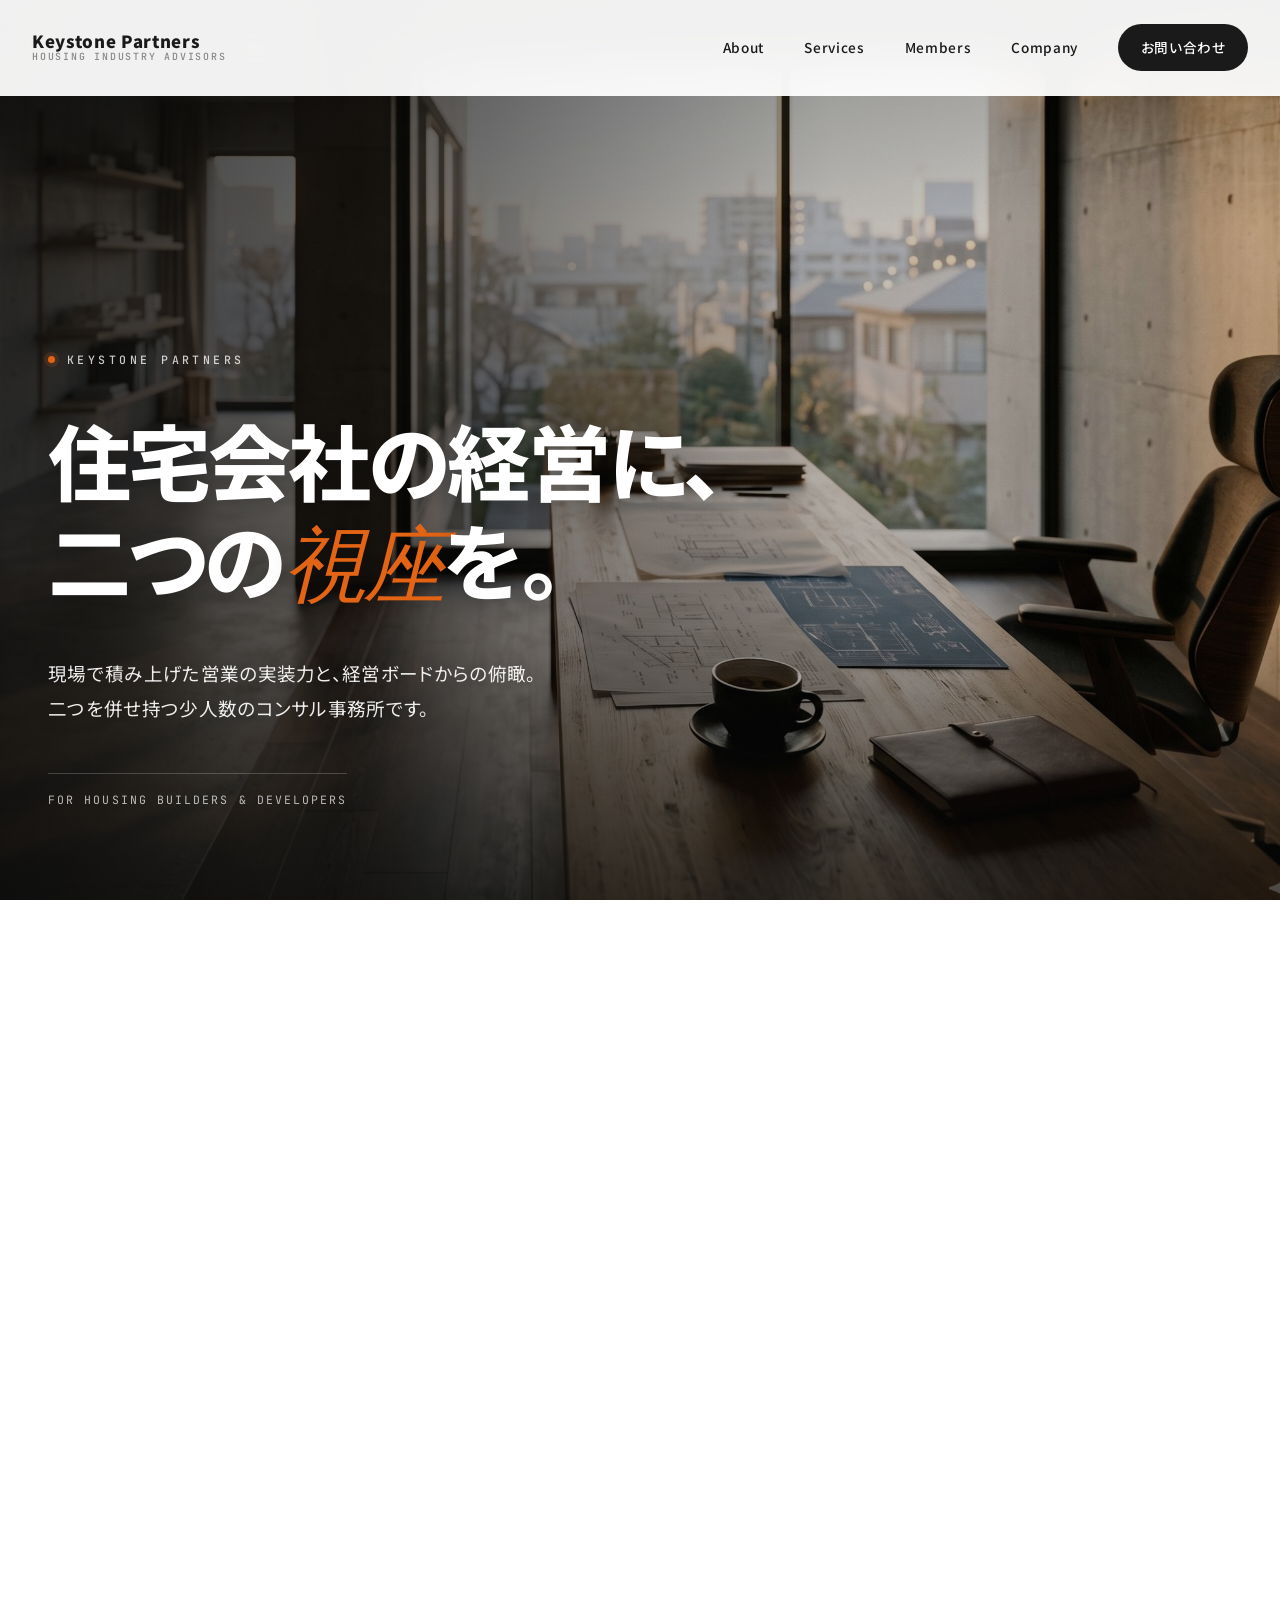
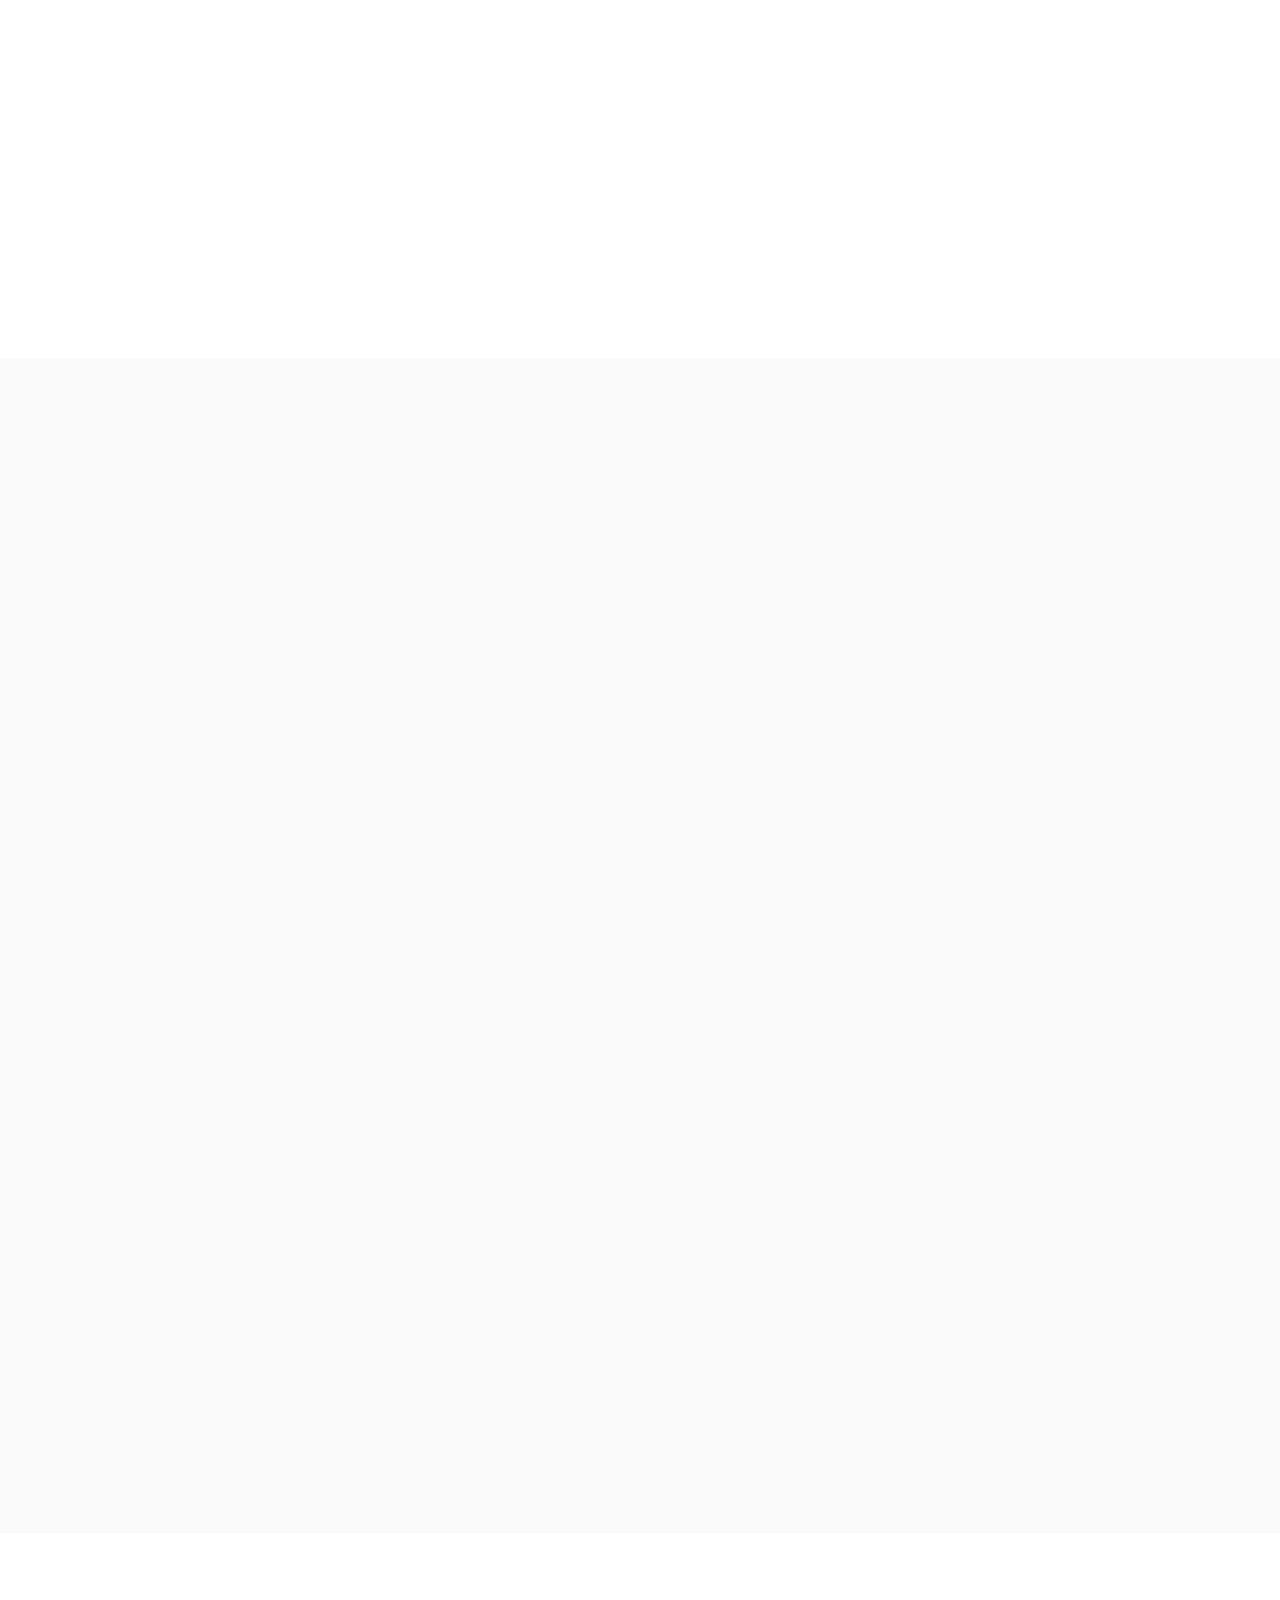
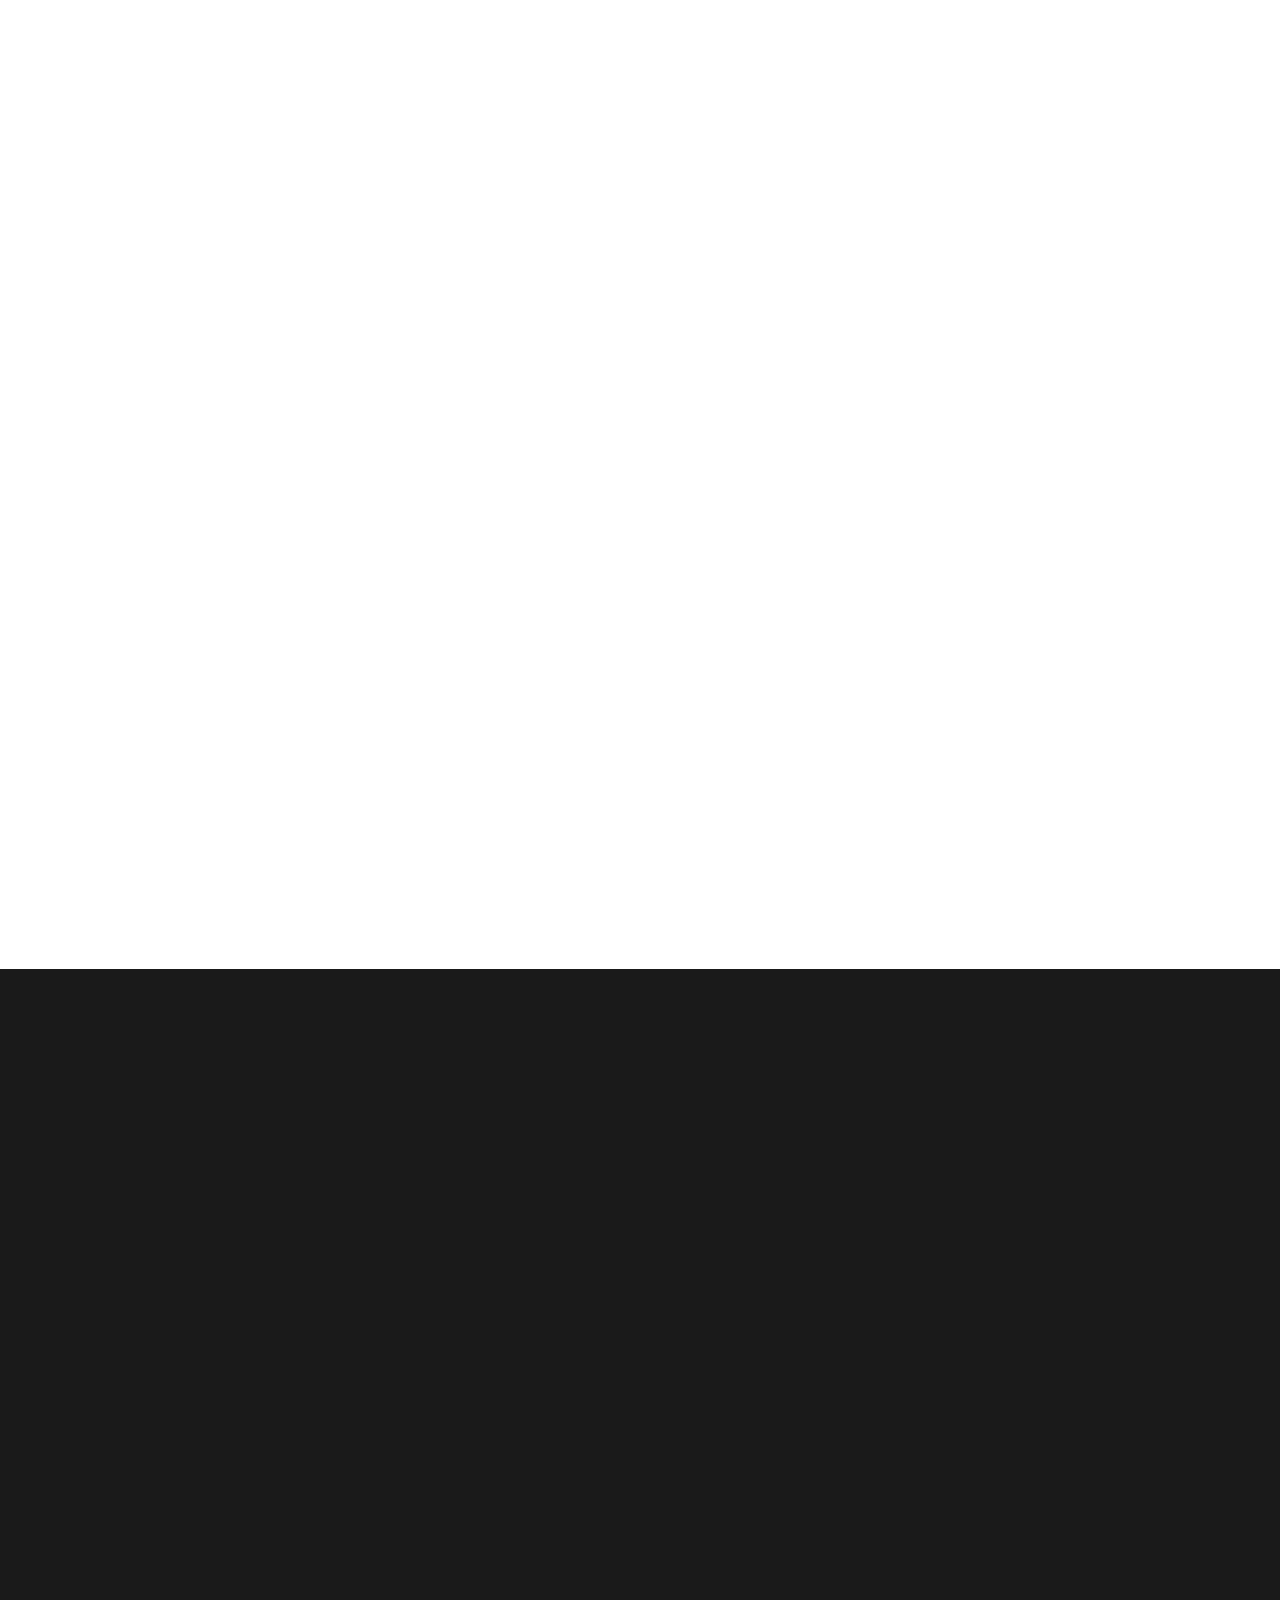
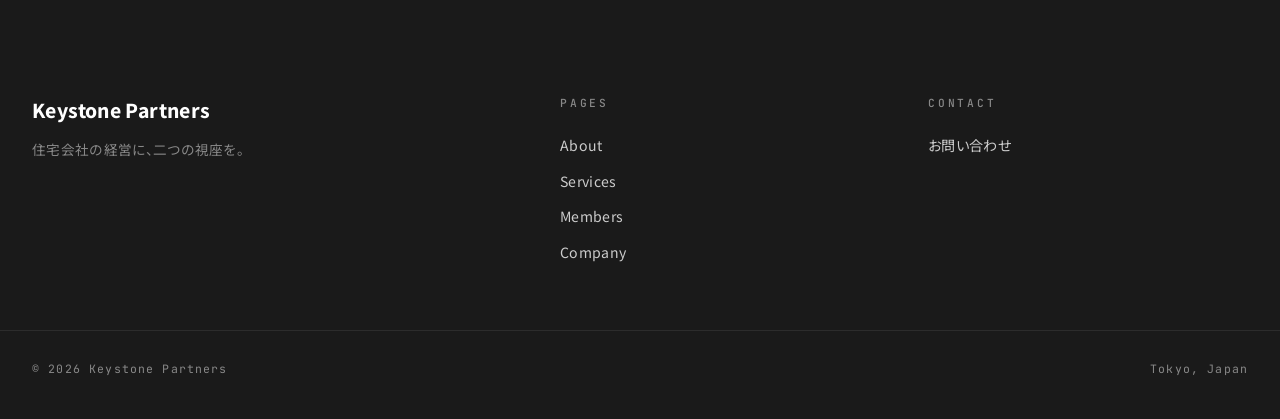
==== index.html @ 92c530b0 "Add files via upload" ====
<!DOCTYPE html>
<html lang="ja">
<head>
<meta charset="UTF-8">
<meta name="viewport" content="width=device-width, initial-scale=1.0">
<title>Keystone Partners | 住宅会社の経営に、二つの視座を。</title>
<meta name="description" content="住宅会社向け経営コンサルティング事務所。経営ボードの視座と現場の実装力。二つを併せ持つ少人数のコンサル事務所、Keystone Partners。">
<link rel="preconnect" href="https://fonts.googleapis.com">
<link rel="preconnect" href="https://fonts.gstatic.com" crossorigin>
<link href="https://fonts.googleapis.com/css2?family=Noto+Sans+JP:wght@400;500;700;800;900&family=Instrument+Serif:ital@0;1&family=JetBrains+Mono:wght@400;500;700&display=swap" rel="stylesheet">
<link rel="stylesheet" href="style.css">
</head>
<body>

<!-- NAVIGATION -->
<nav class="nav">
  <div class="nav-inner">
    <a href="index.html" class="nav-logo" aria-label="Keystone Partners ホーム">
      <span class="nav-logo-mark">Keystone Partners</span>
      <span class="nav-logo-sub">Housing Industry Advisors</span>
    </a>
    <button class="nav-toggle" aria-label="メニューを開く" aria-expanded="false">
      <span></span><span></span><span></span>
    </button>
    <div class="nav-links">
      <a href="about.html">About</a>
      <a href="services.html">Services</a>
      <a href="members.html">Members</a>
      <a href="company.html">Company</a>
      <a href="contact.html" class="nav-cta">お問い合わせ</a>
    </div>
  </div>
</nav>

<!-- HERO: full-bleed image -->
<section class="hero">
  <div class="hero-image"></div>
  <div class="hero-content">
    <div class="hero-eyebrow reveal">
      <span class="dot"></span>
      <span>KEYSTONE PARTNERS</span>
    </div>

    <h1 class="hero-headline">
      <span class="reveal" style="--d:.1s">住宅会社の経営に、</span>
      <span class="reveal" style="--d:.25s">二つの<em>視座</em>を。</span>
    </h1>

    <p class="hero-sub reveal" style="--d:.5s">
      現場で積み上げた営業の実装力と、経営ボードからの俯瞰。<br>
      二つを併せ持つ少人数のコンサル事務所です。
    </p>

    <div class="hero-meta reveal" style="--d:.7s">
      For Housing Builders &amp; Developers
    </div>
  </div>
</section>

<!-- WHAT WE DO (with images) -->
<section class="do">
  <div class="container-narrow">
    <div class="section-eyebrow reveal-on-scroll">WHAT WE DO</div>
    <h2 class="section-headline reveal-on-scroll">
      経営の「決める」と「動かす」を、<br>
      <em>両方支える。</em>
    </h2>
  </div>

  <div class="do-grid">
    <article class="do-card reveal-on-scroll">
      <div class="do-card-image" style="background-image: url('images/service-strategy.jpg'); background-color: #2a2620;"></div>
      <div class="do-card-inner">
        <div class="do-card-num">01</div>
        <div class="do-card-title-en">Strategy</div>
        <h3 class="do-card-title">経営戦略</h3>
        <p class="do-card-desc">
          中期計画、事業再構築、新規事業立ち上げ、後継者支援まで。経営ボードに座った経験を持つメンバーが、意思決定の伴走者となります。
        </p>
      </div>
    </article>

    <article class="do-card reveal-on-scroll">
      <div class="do-card-image" style="background-image: url('images/service-sales.jpg'); background-color: #2a2620;"></div>
      <div class="do-card-inner">
        <div class="do-card-num">02</div>
        <div class="do-card-title-en">Sales &amp; Marketing</div>
        <h3 class="do-card-title">営業・マーケティング</h3>
        <p class="do-card-desc">
          集客から成約までのプロセスを、KPIで可視化し、仕組み化する。トップセラーとしての現場経験と、データに基づくマーケティング設計を融合します。
        </p>
      </div>
    </article>

    <article class="do-card reveal-on-scroll">
      <div class="do-card-image" style="background-image: url('images/service-dx.jpg'); background-color: #2a2620;"></div>
      <div class="do-card-inner">
        <div class="do-card-num">03</div>
        <div class="do-card-title-en">DX &amp; Implementation</div>
        <h3 class="do-card-title">DX・実装支援</h3>
        <p class="do-card-desc">
          ツール選定で終わらない。MAツール、CRM、KPIダッシュボードの導入から運用定着まで、現場に入って手を動かします。
        </p>
      </div>
    </article>
  </div>
</section>

<!-- WHY KEYSTONE -->
<section class="why">
  <div class="container-narrow">
    <div class="section-eyebrow reveal-on-scroll">WHY KEYSTONE</div>
    <h2 class="section-headline reveal-on-scroll">
      住宅業界に、<br>
      <em>深く、長く、関わる。</em>
    </h2>
  </div>

  <div class="why-list">
    <article class="why-item reveal-on-scroll">
      <div class="why-num">01</div>
      <div>
        <h3 class="why-title">住宅業界特化</h3>
        <p class="why-desc">
          創業メンバー全員が、住宅業界での実務経験者です。業界固有の商慣行、顧客心理、KPI構造を理解した上での提案を行います。
        </p>
      </div>
    </article>

    <article class="why-item reveal-on-scroll">
      <div class="why-num">02</div>
      <div>
        <h3 class="why-title">経営ボード × 現場実装の融合</h3>
        <p class="why-desc">
          COO・執行役員として経営判断を担ってきた経験と、現場で手を動かして数字を動かしてきた経験。両方を持つ少人数だからこそ、戦略と実行の両輪を回せます。
        </p>
      </div>
    </article>

    <article class="why-item reveal-on-scroll">
      <div class="why-num">03</div>
      <div>
        <h3 class="why-title">提案で終わらせない</h3>
        <p class="why-desc">
          分厚いレポートをお渡しして終わり、ではありません。クライアント企業に常駐に近い形で入り、KPIが動くまで伴走します。
        </p>
      </div>
    </article>
  </div>
</section>

<!-- MEMBERS TEASER (with photo thumbnails) -->
<section class="members-teaser">
  <div class="container-narrow">
    <div class="section-eyebrow reveal-on-scroll">MEMBERS</div>
    <h2 class="section-headline reveal-on-scroll">
      二人の専門家が、<br>
      <em>並走します。</em>
    </h2>
  </div>

  <div class="members-teaser-grid">
    <article class="member-card reveal-on-scroll">
      <div class="member-photo-placeholder text-fallback" style="background-image: url('images/member-yamabuki.jpg');">KY</div>
      <div class="member-role">Co-founder</div>
      <h3 class="member-name">
        山吹 恭一郎
        <div class="member-name-en">Kyoichiro Yamabuki</div>
      </h3>
      <p class="member-desc">
        住宅トップブランドでのトップセラー経験を起点に、複数の上場・非上場住宅企業でCOO・執行役員として経営ボードを歴任。営業の現場感覚と経営判断の経験を両立。
      </p>
      <a href="members.html#yamabuki" class="member-link">
        <span>プロフィール詳細</span>
        <span class="arrow">→</span>
      </a>
    </article>

    <article class="member-card reveal-on-scroll">
      <div class="member-photo-placeholder text-fallback" style="background-image: url('images/member-kawazoe.jpg');">SK</div>
      <div class="member-role">Co-founder</div>
      <h3 class="member-name">
        川添 正二郎
        <div class="member-name-en">Shojiro Kawazoe</div>
      </h3>
      <p class="member-desc">
        経営戦略・新規事業立ち上げ・DX推進を主軸とする。一橋大学 商学博士。技術と経営の両軸で、住宅会社のDX・新商品開発を伴走する。
      </p>
      <a href="members.html#kawazoe" class="member-link">
        <span>プロフィール詳細</span>
        <span class="arrow">→</span>
      </a>
    </article>
  </div>
</section>

<!-- CTA (with image background) -->
<section class="cta">
  <div class="cta-image" style="background-image: url('images/cta-bg.jpg');"></div>
  <div class="container-narrow">
    <div class="section-eyebrow reveal-on-scroll">GET IN TOUCH</div>
    <h2 class="cta-headline reveal-on-scroll">
      まずは、お話を<br>
      <em>聞かせてください。</em>
    </h2>
    <p class="cta-lead reveal-on-scroll">
      経営課題のヒアリングから始まる初回の打ち合わせは無料です。<br>
      業界・規模・地域を問わず、まずはお気軽にご相談ください。
    </p>
    <div class="reveal-on-scroll">
      <a href="contact.html" class="cta-button">
        <span>お問い合わせ</span>
        <span class="arrow">→</span>
      </a>
    </div>
  </div>
</section>

<!-- FOOTER -->
<footer class="footer">
  <div class="footer-inner">
    <div class="footer-brand">
      <p class="footer-brand-name">Keystone Partners</p>
      <p class="footer-brand-tag">住宅会社の経営に、二つの視座を。</p>
    </div>
    <div>
      <p class="footer-col-title">Pages</p>
      <div class="footer-links">
        <a href="about.html">About</a>
        <a href="services.html">Services</a>
        <a href="members.html">Members</a>
        <a href="company.html">Company</a>
      </div>
    </div>
    <div>
      <p class="footer-col-title">Contact</p>
      <div class="footer-links">
        <a href="contact.html">お問い合わせ</a>
      </div>
    </div>
  </div>
  <div class="footer-bottom">
    <span>© 2026 Keystone Partners</span>
    <span>Tokyo, Japan</span>
  </div>
</footer>

<script src="script.js"></script>
</body>
</html>
---- style.css ----
/* ============================================
   Keystone Partners — Corporate Website
   Design tokens inherit personal site (細谷 / 川添)
   Tone: restrained, corporate, refined
   ============================================ */

*, *::before, *::after {
  box-sizing: border-box;
  margin: 0;
  padding: 0;
}

:root {
  /* Colors — inherit from personal site */
  --black: #0A0A0A;
  --black-soft: #1A1A1A;
  --gray-900: #2D2D2D;
  --gray-700: #5A5A5A;
  --gray-500: #888888;
  --gray-300: #CCCCCC;
  --gray-200: #E5E5E5;
  --gray-100: #F2F2F2;
  --gray-50: #FAFAFA;
  --white: #FFFFFF;
  --accent: #E36414;
  --accent-pale: #FCE8D9;
  --ink: #1A1A1A;

  /* Typography */
  --font-display: "Noto Sans JP", "Hiragino Sans", "Yu Gothic", sans-serif;
  --font-serif: "Hiragino Mincho ProN", "Yu Mincho", "MS Mincho", "Instrument Serif", serif;
  --font-mono: "JetBrains Mono", "SF Mono", monospace;

  /* Spacing scale (more generous than personal site) */
  --space-xs: 0.5rem;
  --space-sm: 1rem;
  --space-md: 2rem;
  --space-lg: 4rem;
  --space-xl: 8rem;
  --space-2xl: 12rem;
}

html {
  scroll-behavior: smooth;
  -webkit-text-size-adjust: 100%;
}

body {
  font-family: var(--font-display);
  font-weight: 400;
  color: var(--ink);
  background: var(--white);
  line-height: 1.8;
  font-feature-settings: "palt" 1;
  letter-spacing: 0.02em;
  overflow-x: hidden;
}

a {
  color: inherit;
  text-decoration: none;
  transition: opacity 0.2s ease;
}

a:hover {
  opacity: 0.55;
}

/* Emphasis: italic serif — used sparingly */
em {
  font-style: italic;
  font-family: var(--font-serif);
  font-weight: 400;
  color: var(--ink);
  font-feature-settings: "palt" 1;
}

/* ============================================
   LAYOUT UTILITIES
   ============================================ */
.container {
  max-width: 1280px;
  margin: 0 auto;
  padding: 0 2rem;
}

.container-narrow {
  max-width: 920px;
  margin: 0 auto;
  padding: 0 2rem;
}

@media (max-width: 768px) {
  .container, .container-narrow {
    padding: 0 1.5rem;
  }
}

/* ============================================
   NAVIGATION
   ============================================ */
.nav {
  position: fixed;
  top: 0;
  left: 0;
  right: 0;
  z-index: 1000;
  background: rgba(255, 255, 255, 0.94);
  backdrop-filter: blur(20px);
  -webkit-backdrop-filter: blur(20px);
  border-bottom: 1px solid transparent;
  transition: border-color 0.3s ease;
}

.nav.scrolled {
  border-bottom-color: var(--gray-200);
}

.nav-inner {
  max-width: 1400px;
  margin: 0 auto;
  padding: 1.5rem 2rem;
  display: flex;
  align-items: center;
  justify-content: space-between;
}

.nav-logo {
  display: flex;
  flex-direction: column;
  gap: 0.1rem;
  line-height: 1.1;
}

.nav-logo-mark {
  font-weight: 900;
  font-size: 1.05rem;
  letter-spacing: 0.04em;
}

.nav-logo-sub {
  font-family: var(--font-mono);
  font-size: 0.62rem;
  font-weight: 500;
  letter-spacing: 0.18em;
  color: var(--gray-500);
  text-transform: uppercase;
}

.nav-links {
  display: flex;
  align-items: center;
  gap: 2.5rem;
}

.nav-links a {
  font-size: 0.85rem;
  font-weight: 500;
  letter-spacing: 0.05em;
  position: relative;
}

.nav-links a:not(.nav-cta).nav-current::after {
  content: "";
  position: absolute;
  bottom: -6px;
  left: 0;
  right: 0;
  height: 1px;
  background: var(--ink);
}

.nav-cta {
  background: var(--ink);
  color: var(--white) !important;
  padding: 0.7rem 1.4rem;
  border-radius: 999px;
  font-weight: 600;
  font-size: 0.8rem;
  transition: all 0.2s ease !important;
}

.nav-cta:hover {
  background: var(--accent);
  opacity: 1 !important;
}

.nav-toggle {
  display: none;
  background: none;
  border: none;
  cursor: pointer;
  padding: 0.5rem;
  flex-direction: column;
  gap: 5px;
}

.nav-toggle span {
  display: block;
  width: 22px;
  height: 1.5px;
  background: var(--ink);
  transition: transform 0.3s ease, opacity 0.3s ease;
}

.nav-toggle.is-open span:nth-child(1) { transform: translateY(6.5px) rotate(45deg); }
.nav-toggle.is-open span:nth-child(2) { opacity: 0; }
.nav-toggle.is-open span:nth-child(3) { transform: translateY(-6.5px) rotate(-45deg); }

@media (max-width: 880px) {
  .nav-toggle { display: flex; }
  .nav-links {
    position: fixed;
    inset: 70px 0 0 0;
    background: rgba(255, 255, 255, 0.98);
    backdrop-filter: blur(20px);
    flex-direction: column;
    align-items: flex-start;
    gap: 2rem;
    padding: 3rem 2rem;
    transform: translateX(100%);
    transition: transform 0.3s ease;
  }
  .nav-links.is-open { transform: translateX(0); }
  .nav-links a { font-size: 1.05rem; }
  .nav-cta { padding: 0.9rem 1.6rem; }
}

/* ============================================
   PAGE HEAD (sub-pages hero)
   ============================================ */
.page-head {
  padding: 11rem 0 5rem;
  border-bottom: 1px solid var(--gray-200);
  background: linear-gradient(to bottom, var(--gray-50), var(--white));
}

.page-head-inner {
  max-width: 1280px;
  margin: 0 auto;
  padding: 0 2rem;
}

.page-eyebrow {
  display: flex;
  align-items: center;
  gap: 0.75rem;
  font-family: var(--font-mono);
  font-size: 0.7rem;
  font-weight: 500;
  letter-spacing: 0.25em;
  color: var(--gray-700);
  margin-bottom: 2rem;
  text-transform: uppercase;
}

.page-eyebrow .dot {
  width: 6px;
  height: 6px;
  border-radius: 50%;
  background: var(--accent);
}

.page-title {
  font-size: clamp(2rem, 5.5vw, 4.25rem);
  font-weight: 800;
  line-height: 1.2;
  letter-spacing: -0.03em;
  color: var(--ink);
  margin-bottom: 2rem;
  max-width: 22ch;
}

.page-lead {
  font-size: clamp(1rem, 1.4vw, 1.2rem);
  font-weight: 400;
  line-height: 1.9;
  color: var(--gray-700);
  max-width: 60ch;
}

@media (max-width: 768px) {
  .page-head { padding: 8.5rem 0 3.5rem; }
}

/* ============================================
   HERO v2 — full-bleed image background
   ============================================ */
.hero {
  min-height: 100vh;
  position: relative;
  display: flex;
  align-items: flex-end;
  padding: 0;
  overflow: hidden;
  background: var(--ink);
}

.hero-image {
  position: absolute;
  inset: 0;
  background-image: url('images/hero.jpg');
  background-size: cover;
  background-position: center right;
  z-index: 0;
}

/* Gradient overlay for text legibility */
.hero-image::after {
  content: "";
  position: absolute;
  inset: 0;
  background:
    linear-gradient(
      to right,
      rgba(10, 10, 10, 0.78) 0%,
      rgba(10, 10, 10, 0.5) 38%,
      rgba(10, 10, 10, 0.18) 65%,
      rgba(10, 10, 10, 0.05) 100%
    ),
    linear-gradient(
      to bottom,
      rgba(10, 10, 10, 0.35) 0%,
      rgba(10, 10, 10, 0.1) 25%,
      rgba(10, 10, 10, 0.1) 70%,
      rgba(10, 10, 10, 0.55) 100%
    );
}

.hero-content {
  position: relative;
  z-index: 1;
  width: 100%;
  max-width: 1400px;
  margin: 0 auto;
  padding: 0 3rem 5.5rem;
  color: var(--white);
}

.hero-eyebrow {
  display: flex;
  align-items: center;
  gap: 0.75rem;
  font-family: var(--font-mono);
  font-size: 0.72rem;
  font-weight: 500;
  letter-spacing: 0.3em;
  color: rgba(255, 255, 255, 0.78);
  margin-bottom: 2.5rem;
  text-transform: uppercase;
}

.hero-eyebrow .dot {
  width: 7px;
  height: 7px;
  border-radius: 50%;
  background: var(--accent);
  animation: pulse 2.4s ease-in-out infinite;
  box-shadow: 0 0 0 4px rgba(227, 100, 20, 0.15);
}

@keyframes pulse {
  0%, 100% { opacity: 1; transform: scale(1); }
  50% { opacity: 0.5; transform: scale(0.85); }
}

.hero-headline {
  font-size: clamp(2.5rem, 6.5vw, 6rem);
  font-weight: 800;
  line-height: 1.18;
  letter-spacing: -0.035em;
  margin-bottom: 2.5rem;
  color: var(--white);
  max-width: 18ch;
  text-shadow: 0 2px 30px rgba(0, 0, 0, 0.35);
}

.hero-headline span {
  display: block;
}

.hero-headline em {
  color: var(--accent);
}

.hero-sub {
  font-size: clamp(1rem, 1.45vw, 1.3rem);
  font-weight: 400;
  line-height: 1.9;
  color: rgba(255, 255, 255, 0.92);
  margin-bottom: 3rem;
  max-width: 520px;
  text-shadow: 0 1px 20px rgba(0, 0, 0, 0.4);
}

.hero-meta {
  display: inline-block;
  font-size: 0.72rem;
  font-family: var(--font-mono);
  letter-spacing: 0.18em;
  color: rgba(255, 255, 255, 0.7);
  text-transform: uppercase;
  padding-top: 1rem;
  border-top: 1px solid rgba(255, 255, 255, 0.2);
}

@media (max-width: 768px) {
  .hero { min-height: 88vh; }
  .hero-content { padding: 0 1.5rem 4rem; }
  .hero-image::after {
    background:
      linear-gradient(
        to bottom,
        rgba(10, 10, 10, 0.55) 0%,
        rgba(10, 10, 10, 0.35) 35%,
        rgba(10, 10, 10, 0.65) 100%
      );
  }
}

/* ============================================
   SECTION FRAME (generic)
   ============================================ */
section {
  padding: 8rem 0;
}

.section-eyebrow {
  font-family: var(--font-mono);
  font-size: 0.7rem;
  font-weight: 500;
  letter-spacing: 0.3em;
  color: var(--gray-700);
  margin-bottom: 1.75rem;
  text-transform: uppercase;
}

.section-headline {
  font-size: clamp(1.65rem, 3.4vw, 2.85rem);
  font-weight: 700;
  line-height: 1.45;
  letter-spacing: -0.02em;
  color: var(--ink);
  margin-bottom: 1.75rem;
  max-width: 22ch;
}

.section-lead {
  font-size: clamp(0.95rem, 1.2vw, 1.1rem);
  line-height: 1.95;
  color: var(--gray-700);
  max-width: 60ch;
  margin-bottom: 5rem;
}

@media (max-width: 768px) {
  section { padding: 5rem 0; }
}

/* ============================================
   WHAT WE DO (Home Section 1) — 3 cards
   ============================================ */
.do {
  background: var(--white);
}

.do-grid {
  display: grid;
  grid-template-columns: repeat(3, 1fr);
  gap: 2rem;
  max-width: 1280px;
  margin: 0 auto;
  padding: 0 2rem;
}

.do-card {
  padding: 3rem 2rem;
  border-top: 1px solid var(--ink);
  display: flex;
  flex-direction: column;
  gap: 1.25rem;
  position: relative;
  transition: transform 0.4s ease;
}

.do-card:hover {
  transform: translateY(-4px);
}

.do-card-num {
  font-family: var(--font-mono);
  font-size: 0.7rem;
  font-weight: 500;
  letter-spacing: 0.3em;
  color: var(--accent);
  text-transform: uppercase;
}

.do-card-title-en {
  font-family: var(--font-serif);
  font-style: italic;
  font-size: 1.05rem;
  color: var(--gray-700);
}

.do-card-title {
  font-size: 1.5rem;
  font-weight: 700;
  letter-spacing: -0.01em;
  line-height: 1.4;
  color: var(--ink);
}

.do-card-desc {
  font-size: 0.95rem;
  line-height: 1.9;
  color: var(--gray-700);
}

@media (max-width: 880px) {
  .do-grid { grid-template-columns: 1fr; gap: 1rem; }
  .do-card { padding: 2.5rem 0; }
}

/* ============================================
   WHY KEYSTONE (Home Section 2)
   ============================================ */
.why {
  background: var(--gray-50);
}

.why-list {
  max-width: 1080px;
  margin: 0 auto;
  padding: 0 2rem;
  display: flex;
  flex-direction: column;
  gap: 0;
}

.why-item {
  display: grid;
  grid-template-columns: 80px 1fr;
  gap: 3rem;
  padding: 3.5rem 0;
  border-top: 1px solid var(--gray-300);
  align-items: start;
}

.why-item:last-child {
  border-bottom: 1px solid var(--gray-300);
}

.why-num {
  font-family: var(--font-mono);
  font-size: 0.85rem;
  font-weight: 500;
  letter-spacing: 0.15em;
  color: var(--accent);
  padding-top: 0.5rem;
}

.why-title {
  font-size: clamp(1.25rem, 2vw, 1.6rem);
  font-weight: 700;
  letter-spacing: -0.01em;
  line-height: 1.45;
  margin-bottom: 0.9rem;
  color: var(--ink);
}

.why-desc {
  font-size: 1rem;
  line-height: 1.95;
  color: var(--gray-700);
  max-width: 60ch;
}

@media (max-width: 768px) {
  .why-item { grid-template-columns: 1fr; gap: 0.75rem; padding: 2.75rem 0; }
}

/* ============================================
   MEMBERS TEASER (Home Section 3)
   ============================================ */
.members-teaser {
  background: var(--white);
}

.members-teaser-grid {
  display: grid;
  grid-template-columns: repeat(2, 1fr);
  gap: 2.5rem;
  max-width: 1080px;
  margin: 0 auto;
  padding: 0 2rem;
}

.member-card {
  background: var(--gray-50);
  padding: 3rem 2.5rem;
  border: 1px solid var(--gray-200);
  display: flex;
  flex-direction: column;
  gap: 1.25rem;
  transition: border-color 0.3s ease, transform 0.4s ease;
}

.member-card:hover {
  border-color: var(--ink);
  transform: translateY(-3px);
}

.member-photo-placeholder {
  width: 88px;
  height: 88px;
  border-radius: 50%;
  background: linear-gradient(135deg, var(--gray-200), var(--gray-100));
  display: flex;
  align-items: center;
  justify-content: center;
  font-family: var(--font-serif);
  font-style: italic;
  font-size: 1.5rem;
  color: var(--gray-500);
  margin-bottom: 0.5rem;
}

.member-name {
  font-size: 1.4rem;
  font-weight: 700;
  letter-spacing: -0.01em;
  color: var(--ink);
}

.member-name-en {
  font-family: var(--font-serif);
  font-style: italic;
  font-size: 0.95rem;
  color: var(--gray-500);
  margin-top: 0.2rem;
}

.member-role {
  font-family: var(--font-mono);
  font-size: 0.72rem;
  font-weight: 500;
  letter-spacing: 0.2em;
  color: var(--accent);
  text-transform: uppercase;
}

.member-desc {
  font-size: 0.95rem;
  line-height: 1.9;
  color: var(--gray-700);
  flex: 1;
}

.member-link {
  display: inline-flex;
  align-items: center;
  gap: 0.5rem;
  font-size: 0.85rem;
  font-weight: 600;
  letter-spacing: 0.05em;
  color: var(--ink);
  padding-top: 1rem;
  border-top: 1px solid var(--gray-200);
}

.member-link .arrow {
  transition: transform 0.3s ease;
}

.member-link:hover .arrow {
  transform: translateX(4px);
}

@media (max-width: 768px) {
  .members-teaser-grid { grid-template-columns: 1fr; gap: 1.5rem; }
  .member-card { padding: 2.25rem 1.75rem; }
}

/* ============================================
   CTA (Home Section 4 + sub-pages)
   ============================================ */
.cta {
  background: var(--ink);
  color: var(--white);
  text-align: center;
}

.cta .container-narrow {
  text-align: center;
}

.cta .section-eyebrow {
  color: var(--gray-300);
  justify-content: center;
  display: flex;
}

.cta-headline {
  font-size: clamp(1.8rem, 4vw, 3rem);
  font-weight: 700;
  line-height: 1.4;
  letter-spacing: -0.02em;
  margin: 0 auto 1.75rem;
  max-width: 18ch;
}

.cta-headline em {
  color: var(--accent);
}

.cta-lead {
  font-size: 1rem;
  line-height: 1.95;
  color: var(--gray-300);
  margin: 0 auto 3rem;
  max-width: 52ch;
}

.cta-button {
  display: inline-flex;
  align-items: center;
  gap: 0.8rem;
  background: var(--white);
  color: var(--ink) !important;
  padding: 1.1rem 2.4rem;
  border-radius: 999px;
  font-weight: 600;
  font-size: 0.95rem;
  letter-spacing: 0.04em;
  transition: all 0.25s ease !important;
}

.cta-button:hover {
  background: var(--accent);
  color: var(--white) !important;
  opacity: 1 !important;
  transform: translateY(-2px);
}

.cta-button .arrow {
  transition: transform 0.3s ease;
}

.cta-button:hover .arrow {
  transform: translateX(4px);
}

/* ============================================
   FOOTER
   ============================================ */
.footer {
  background: var(--ink);
  color: var(--gray-300);
  padding: 5rem 0 2.5rem;
}

.footer-inner {
  max-width: 1280px;
  margin: 0 auto;
  padding: 0 2rem;
  display: grid;
  grid-template-columns: 1.5fr 1fr 1fr;
  gap: 3rem;
}

.footer-brand-name {
  font-size: 1.2rem;
  font-weight: 800;
  color: var(--white);
  margin-bottom: 0.6rem;
  letter-spacing: 0.02em;
}

.footer-brand-tag {
  font-size: 0.85rem;
  line-height: 1.8;
  color: var(--gray-500);
  max-width: 28ch;
}

.footer-col-title {
  font-family: var(--font-mono);
  font-size: 0.7rem;
  font-weight: 500;
  letter-spacing: 0.25em;
  color: var(--gray-500);
  text-transform: uppercase;
  margin-bottom: 1.25rem;
}

.footer-links {
  display: flex;
  flex-direction: column;
  gap: 0.65rem;
}

.footer-links a {
  font-size: 0.88rem;
  color: var(--gray-300);
}

.footer-links a:hover {
  color: var(--white);
  opacity: 1;
}

.footer-bottom {
  max-width: 1280px;
  margin: 4rem auto 0;
  padding: 1.75rem 2rem 0;
  border-top: 1px solid rgba(255, 255, 255, 0.08);
  display: flex;
  justify-content: space-between;
  align-items: center;
  flex-wrap: wrap;
  gap: 1rem;
  font-family: var(--font-mono);
  font-size: 0.72rem;
  letter-spacing: 0.1em;
  color: var(--gray-500);
}

@media (max-width: 768px) {
  .footer-inner { grid-template-columns: 1fr; gap: 2.5rem; }
}

/* ============================================
   ABOUT page
   ============================================ */
.about-story {
  background: var(--white);
}

.about-story p {
  font-size: 1.05rem;
  line-height: 2.05;
  color: var(--gray-900);
  margin-bottom: 1.6rem;
  max-width: 64ch;
}

.about-story p:last-child {
  margin-bottom: 0;
}

.principles {
  background: var(--gray-50);
}

.principles-grid {
  max-width: 1080px;
  margin: 0 auto;
  padding: 0 2rem;
  display: grid;
  grid-template-columns: repeat(3, 1fr);
  gap: 2rem;
}

.principle {
  padding: 2.5rem 0;
}

.principle-label {
  font-family: var(--font-mono);
  font-size: 0.72rem;
  font-weight: 500;
  letter-spacing: 0.25em;
  color: var(--accent);
  text-transform: uppercase;
  margin-bottom: 1.5rem;
  padding-bottom: 1rem;
  border-bottom: 1px solid var(--gray-300);
}

.principle-title {
  font-size: 1.3rem;
  font-weight: 700;
  margin-bottom: 1rem;
  letter-spacing: -0.01em;
  color: var(--ink);
}

.principle-body {
  font-size: 0.95rem;
  line-height: 1.95;
  color: var(--gray-700);
}

.principle-list {
  list-style: none;
  display: flex;
  flex-direction: column;
  gap: 1rem;
}

.principle-list li {
  font-size: 0.95rem;
  line-height: 1.75;
  color: var(--gray-700);
  padding-left: 1.5rem;
  position: relative;
}

.principle-list li::before {
  content: "—";
  position: absolute;
  left: 0;
  color: var(--accent);
}

.principle-list strong {
  display: block;
  font-weight: 700;
  color: var(--ink);
  margin-bottom: 0.2rem;
}

@media (max-width: 880px) {
  .principles-grid { grid-template-columns: 1fr; gap: 0; }
  .principle { padding: 2rem 0; border-top: 1px solid var(--gray-300); }
  .principle:first-child { border-top: none; }
}

.strengths {
  background: var(--white);
}

.strengths-list {
  max-width: 1080px;
  margin: 0 auto;
  padding: 0 2rem;
}

.strength-item {
  display: grid;
  grid-template-columns: 100px 1fr;
  gap: 3rem;
  padding: 3rem 0;
  border-top: 1px solid var(--gray-200);
  align-items: start;
}

.strength-item:last-child {
  border-bottom: 1px solid var(--gray-200);
}

.strength-num {
  font-family: var(--font-mono);
  font-size: 2rem;
  font-weight: 700;
  letter-spacing: -0.02em;
  color: var(--accent);
  line-height: 1;
}

.strength-title {
  font-size: 1.35rem;
  font-weight: 700;
  letter-spacing: -0.01em;
  margin-bottom: 1rem;
  color: var(--ink);
}

.strength-desc {
  font-size: 1rem;
  line-height: 1.95;
  color: var(--gray-700);
  max-width: 60ch;
}

@media (max-width: 768px) {
  .strength-item { grid-template-columns: 1fr; gap: 1rem; padding: 2.5rem 0; }
  .strength-num { font-size: 1.4rem; }
}

/* Company info table */
.company-info {
  background: var(--gray-50);
}

.info-table {
  max-width: 920px;
  margin: 0 auto;
  padding: 0 2rem;
  border-top: 1px solid var(--gray-300);
}

.info-row {
  display: grid;
  grid-template-columns: 220px 1fr;
  gap: 2rem;
  padding: 1.5rem 0;
  border-bottom: 1px solid var(--gray-300);
}

.info-label {
  font-family: var(--font-mono);
  font-size: 0.75rem;
  font-weight: 500;
  letter-spacing: 0.15em;
  color: var(--gray-700);
  text-transform: uppercase;
  padding-top: 0.2rem;
}

.info-value {
  font-size: 1rem;
  color: var(--ink);
  line-height: 1.7;
}

.info-value .placeholder {
  color: var(--gray-500);
  font-size: 0.88rem;
}

@media (max-width: 768px) {
  .info-row { grid-template-columns: 1fr; gap: 0.4rem; padding: 1.25rem 0; }
}

/* ============================================
   SERVICES page
   ============================================ */
.services-grid-wrap {
  background: var(--white);
}

.services-grid {
  max-width: 1280px;
  margin: 0 auto;
  padding: 0 2rem;
  display: grid;
  grid-template-columns: repeat(2, 1fr);
  gap: 0;
  border-top: 1px solid var(--gray-200);
  border-left: 1px solid var(--gray-200);
}

.service-cell {
  padding: 3rem 2.5rem;
  border-right: 1px solid var(--gray-200);
  border-bottom: 1px solid var(--gray-200);
  background: var(--white);
  transition: background 0.3s ease;
  position: relative;
}

.service-cell:hover {
  background: var(--gray-50);
}

.service-cell.service-cell-feature {
  grid-column: span 2;
}

.service-num {
  font-family: var(--font-mono);
  font-size: 0.72rem;
  font-weight: 500;
  letter-spacing: 0.25em;
  color: var(--accent);
  margin-bottom: 1.25rem;
  text-transform: uppercase;
}

.service-title {
  font-size: 1.45rem;
  font-weight: 700;
  letter-spacing: -0.01em;
  margin-bottom: 1.5rem;
  color: var(--ink);
}

.service-items {
  list-style: none;
  display: flex;
  flex-direction: column;
  gap: 0.55rem;
}

.service-items li {
  font-size: 0.93rem;
  line-height: 1.75;
  color: var(--gray-700);
  padding-left: 1.2rem;
  position: relative;
}

.service-items li::before {
  content: "";
  position: absolute;
  left: 0;
  top: 0.7rem;
  width: 6px;
  height: 1px;
  background: var(--gray-500);
}

@media (max-width: 880px) {
  .services-grid { grid-template-columns: 1fr; }
  .service-cell.service-cell-feature { grid-column: span 1; }
  .service-cell { padding: 2.5rem 1.75rem; }
}

/* HOW WE WORK — steps */
.process {
  background: var(--gray-50);
}

.steps {
  max-width: 1080px;
  margin: 0 auto;
  padding: 0 2rem;
  display: grid;
  grid-template-columns: repeat(4, 1fr);
  gap: 1.5rem;
  position: relative;
}

.step {
  background: var(--white);
  padding: 2.5rem 1.75rem;
  border: 1px solid var(--gray-200);
  position: relative;
}

.step-num {
  font-family: var(--font-mono);
  font-size: 0.7rem;
  font-weight: 500;
  letter-spacing: 0.25em;
  color: var(--accent);
  margin-bottom: 1.25rem;
  text-transform: uppercase;
}

.step-title {
  font-size: 1.15rem;
  font-weight: 700;
  margin-bottom: 1rem;
  letter-spacing: -0.01em;
  color: var(--ink);
}

.step-desc {
  font-size: 0.88rem;
  line-height: 1.85;
  color: var(--gray-700);
}

@media (max-width: 1080px) {
  .steps { grid-template-columns: repeat(2, 1fr); }
}

@media (max-width: 560px) {
  .steps { grid-template-columns: 1fr; }
}

/* Engagement types */
.engagements {
  background: var(--white);
}

.engagement-list {
  max-width: 1080px;
  margin: 0 auto;
  padding: 0 2rem;
  display: grid;
  grid-template-columns: repeat(3, 1fr);
  gap: 2rem;
}

.engagement {
  border-top: 2px solid var(--ink);
  padding: 2rem 0;
}

.engagement-tag {
  font-family: var(--font-mono);
  font-size: 0.7rem;
  font-weight: 500;
  letter-spacing: 0.25em;
  color: var(--accent);
  margin-bottom: 1rem;
  text-transform: uppercase;
}

.engagement-title {
  font-size: 1.25rem;
  font-weight: 700;
  letter-spacing: -0.01em;
  margin-bottom: 1rem;
  color: var(--ink);
}

.engagement-desc {
  font-size: 0.93rem;
  line-height: 1.9;
  color: var(--gray-700);
}

.engagement-note {
  max-width: 920px;
  margin: 4rem auto 0;
  padding: 2rem 2.5rem;
  background: var(--gray-50);
  border-left: 3px solid var(--accent);
  font-size: 0.95rem;
  line-height: 1.85;
  color: var(--gray-900);
}

@media (max-width: 880px) {
  .engagement-list { grid-template-columns: 1fr; gap: 0; }
  .engagement { padding: 2rem 0; }
}

/* ============================================
   MEMBERS page
   ============================================ */
.members-detail {
  background: var(--white);
}

.member-detail {
  max-width: 1080px;
  margin: 0 auto;
  padding: 0 2rem 5rem;
}

.member-detail:not(:last-child) {
  border-bottom: 1px solid var(--gray-200);
  margin-bottom: 5rem;
}

.member-detail-head {
  display: grid;
  grid-template-columns: 240px 1fr;
  gap: 3.5rem;
  align-items: start;
  margin-bottom: 3.5rem;
}

.member-photo-large {
  width: 240px;
  height: 300px;
  background: linear-gradient(135deg, var(--gray-100), var(--gray-200));
  display: flex;
  align-items: center;
  justify-content: center;
  font-family: var(--font-serif);
  font-style: italic;
  font-size: 1.1rem;
  color: var(--gray-500);
  letter-spacing: 0.05em;
}

.member-meta {
  padding-top: 0.5rem;
}

.member-meta .member-role {
  margin-bottom: 1.5rem;
}

.member-name-large {
  font-size: clamp(2rem, 4vw, 3rem);
  font-weight: 800;
  letter-spacing: -0.025em;
  line-height: 1.15;
  color: var(--ink);
  margin-bottom: 0.5rem;
}

.member-name-en-large {
  font-family: var(--font-serif);
  font-style: italic;
  font-size: 1.15rem;
  color: var(--gray-500);
  margin-bottom: 2rem;
}

.member-tagline {
  font-size: 1.05rem;
  line-height: 1.9;
  color: var(--gray-700);
  max-width: 50ch;
}

.member-body {
  display: grid;
  grid-template-columns: 240px 1fr;
  gap: 3.5rem;
}

.member-body-section {
  grid-column: 2;
  padding-top: 2rem;
  border-top: 1px solid var(--gray-200);
  margin-bottom: 2rem;
}

.member-body-label {
  font-family: var(--font-mono);
  font-size: 0.7rem;
  font-weight: 500;
  letter-spacing: 0.25em;
  color: var(--gray-700);
  text-transform: uppercase;
  margin-bottom: 1.25rem;
}

.member-body-title {
  font-size: 1.05rem;
  font-weight: 700;
  line-height: 1.7;
  color: var(--ink);
  margin-bottom: 1rem;
}

.member-body-text {
  font-size: 0.98rem;
  line-height: 1.95;
  color: var(--gray-700);
}

.member-history {
  list-style: none;
  display: flex;
  flex-direction: column;
  gap: 0.85rem;
}

.member-history li {
  font-size: 0.95rem;
  line-height: 1.7;
  color: var(--gray-900);
  padding-left: 1.75rem;
  position: relative;
}

.member-history li::before {
  content: "";
  position: absolute;
  left: 0;
  top: 0.85rem;
  width: 10px;
  height: 1px;
  background: var(--accent);
}

.member-note {
  font-size: 0.82rem;
  color: var(--gray-500);
  font-style: italic;
  margin-top: 1rem;
  line-height: 1.7;
}

@media (max-width: 768px) {
  .member-detail-head, .member-body { grid-template-columns: 1fr; gap: 2rem; }
  .member-photo-large { width: 100%; height: 280px; }
  .member-body-section { grid-column: 1; }
}

/* ============================================
   CONTACT page
   ============================================ */
.contact-form-section {
  background: var(--white);
}

.contact-grid {
  max-width: 1080px;
  margin: 0 auto;
  padding: 0 2rem;
  display: grid;
  grid-template-columns: 1fr 1fr;
  gap: 5rem;
  align-items: start;
}

.form {
  display: flex;
  flex-direction: column;
  gap: 1.75rem;
}

.field {
  display: flex;
  flex-direction: column;
  gap: 0.6rem;
}

.field-label {
  font-family: var(--font-mono);
  font-size: 0.7rem;
  font-weight: 500;
  letter-spacing: 0.2em;
  color: var(--gray-700);
  text-transform: uppercase;
}

.field-label .required {
  color: var(--accent);
  margin-left: 0.3rem;
}

.field-input,
.field-textarea,
.field-select {
  font-family: var(--font-display);
  font-size: 1rem;
  padding: 0.85rem 1rem;
  border: 1px solid var(--gray-300);
  background: var(--white);
  color: var(--ink);
  transition: border-color 0.2s ease;
  border-radius: 0;
}

.field-input:focus,
.field-textarea:focus,
.field-select:focus {
  outline: none;
  border-color: var(--ink);
}

.field-textarea {
  resize: vertical;
  min-height: 140px;
  line-height: 1.7;
}

.form-submit {
  display: inline-flex;
  align-items: center;
  justify-content: center;
  gap: 0.8rem;
  background: var(--ink);
  color: var(--white);
  padding: 1.1rem 2rem;
  border: none;
  font-family: var(--font-display);
  font-size: 0.95rem;
  font-weight: 600;
  letter-spacing: 0.04em;
  cursor: pointer;
  transition: background 0.25s ease, transform 0.25s ease;
  margin-top: 1rem;
  border-radius: 999px;
  align-self: flex-start;
}

.form-submit:hover {
  background: var(--accent);
  transform: translateY(-2px);
}

.contact-info-block {
  padding-top: 0;
}

.contact-info-title {
  font-family: var(--font-mono);
  font-size: 0.72rem;
  font-weight: 500;
  letter-spacing: 0.25em;
  color: var(--gray-700);
  text-transform: uppercase;
  margin-bottom: 1.75rem;
  padding-bottom: 1rem;
  border-bottom: 1px solid var(--gray-300);
}

.contact-info-row {
  margin-bottom: 1.75rem;
}

.contact-info-label {
  font-family: var(--font-mono);
  font-size: 0.7rem;
  letter-spacing: 0.2em;
  color: var(--gray-500);
  text-transform: uppercase;
  margin-bottom: 0.35rem;
}

.contact-info-value {
  font-size: 1rem;
  color: var(--ink);
  line-height: 1.7;
}

.contact-info-value .placeholder {
  color: var(--gray-500);
  font-size: 0.88rem;
  font-style: italic;
}

.contact-note {
  font-size: 0.85rem;
  line-height: 1.8;
  color: var(--gray-700);
  padding: 1.5rem;
  background: var(--gray-50);
  margin-top: 2.5rem;
  border-left: 3px solid var(--accent);
}

@media (max-width: 880px) {
  .contact-grid { grid-template-columns: 1fr; gap: 3.5rem; }
}

/* ============================================
   REVEAL ON SCROLL
   ============================================ */
.reveal {
  opacity: 0;
  transform: translateY(20px);
  animation: reveal 0.9s cubic-bezier(0.16, 1, 0.3, 1) forwards;
  animation-delay: var(--d, 0s);
}

@keyframes reveal {
  to { opacity: 1; transform: translateY(0); }
}

.reveal-on-scroll {
  opacity: 0;
  transform: translateY(28px);
  transition: opacity 0.9s cubic-bezier(0.16, 1, 0.3, 1),
              transform 0.9s cubic-bezier(0.16, 1, 0.3, 1);
}

.reveal-on-scroll.is-visible {
  opacity: 1;
  transform: translateY(0);
}

/* ============================================
   v2: Image-enhanced sections
   ============================================ */

/* ----- Services card with image (Home + Services page) ----- */
.do-card {
  padding: 0;
  border-top: none;
  background: var(--white);
  border: 1px solid var(--gray-200);
  overflow: hidden;
}

.do-card:hover {
  transform: translateY(-4px);
  border-color: var(--gray-300);
  box-shadow: 0 12px 40px rgba(0, 0, 0, 0.06);
}

.do-card-image {
  width: 100%;
  aspect-ratio: 4 / 3;
  background-size: cover;
  background-position: center;
  background-color: var(--gray-100);
  position: relative;
  overflow: hidden;
}

.do-card-image::after {
  content: "";
  position: absolute;
  inset: 0;
  background: linear-gradient(180deg, transparent 70%, rgba(0, 0, 0, 0.08));
  pointer-events: none;
}

.do-card-inner {
  padding: 2.25rem 1.75rem 2.5rem;
  display: flex;
  flex-direction: column;
  gap: 0.85rem;
}

/* ----- About story split (image + text) ----- */
.about-story-split {
  display: grid;
  grid-template-columns: 1fr 1fr;
  gap: 5rem;
  align-items: center;
  max-width: 1280px;
  margin: 0 auto;
  padding: 0 2rem;
}

.about-story-image {
  aspect-ratio: 4 / 5;
  background-size: cover;
  background-position: center;
  background-color: var(--gray-100);
}

.about-story-text {
  padding-right: 1rem;
}

.about-story-text p {
  font-size: 1.02rem;
  line-height: 2;
  color: var(--gray-900);
  margin-bottom: 1.4rem;
  max-width: 50ch;
}

@media (max-width: 880px) {
  .about-story-split { grid-template-columns: 1fr; gap: 3rem; }
  .about-story-image { aspect-ratio: 16 / 10; }
}

/* ----- CTA with background image ----- */
.cta {
  position: relative;
  background: var(--ink);
  overflow: hidden;
}

.cta-image {
  position: absolute;
  inset: 0;
  background-size: cover;
  background-position: center;
  opacity: 0.35;
  z-index: 0;
  filter: grayscale(0.4) contrast(1.05);
}

.cta-image::after {
  content: "";
  position: absolute;
  inset: 0;
  background: linear-gradient(
    180deg,
    rgba(10, 10, 10, 0.4) 0%,
    rgba(10, 10, 10, 0.6) 100%
  );
}

.cta > .container-narrow,
.cta > * {
  position: relative;
  z-index: 1;
}

/* ----- Service page: image-led layout ----- */
.service-cell {
  padding: 0;
  background: var(--white);
}

.service-cell-image {
  width: 100%;
  aspect-ratio: 16 / 10;
  background-size: cover;
  background-position: center;
  background-color: var(--gray-100);
}

.service-cell-inner {
  padding: 2.5rem 2.25rem 3rem;
}

.service-cell.service-cell-feature .service-cell-image {
  aspect-ratio: 21 / 9;
}

/* ----- Members page: photo treatment ----- */
.member-photo-large {
  width: 240px;
  height: 300px;
  background-size: cover;
  background-position: center top;
  background-color: var(--gray-100);
  position: relative;
}

.member-photo-large::after {
  content: "";
  position: absolute;
  inset: 0;
  background: linear-gradient(180deg, transparent 60%, rgba(0, 0, 0, 0.15));
  pointer-events: none;
}

.member-photo-large.placeholder {
  display: flex;
  align-items: center;
  justify-content: center;
  font-family: var(--font-serif);
  font-style: italic;
  font-size: 1.1rem;
  color: var(--gray-500);
  letter-spacing: 0.05em;
}

.member-photo-large.placeholder::after { display: none; }

/* ----- Members teaser thumbnail ----- */
.member-photo-placeholder {
  width: 100%;
  height: 200px;
  border-radius: 0;
  margin: -3rem -2.5rem 1.5rem;
  background-size: cover;
  background-position: center;
  background-color: var(--gray-200);
  display: block;
  font-size: 0;
}

.member-photo-placeholder.text-fallback {
  display: flex;
  align-items: center;
  justify-content: center;
  font-family: var(--font-serif);
  font-style: italic;
  font-size: 1.8rem;
  color: var(--gray-500);
}

.member-card {
  padding-top: 3rem;
}

/* ----- Page-head with subtle accent strip ----- */
.page-head {
  position: relative;
  overflow: hidden;
}

.page-head::before {
  content: "";
  position: absolute;
  top: 0;
  left: 0;
  width: 4px;
  height: 100%;
  background: var(--accent);
  opacity: 0.6;
}

@media (max-width: 768px) {
  .member-photo-placeholder { height: 180px; margin: -2.25rem -1.75rem 1.25rem; }
}

/* ============================================
   ACCESSIBILITY
   ============================================ */
@media (prefers-reduced-motion: reduce) {
  *, *::before, *::after {
    animation-duration: 0.01ms !important;
    animation-iteration-count: 1 !important;
    transition-duration: 0.01ms !important;
  }
  .reveal-on-scroll { opacity: 1; transform: none; }
}

/* Selection */
::selection {
  background: var(--accent);
  color: var(--white);
}
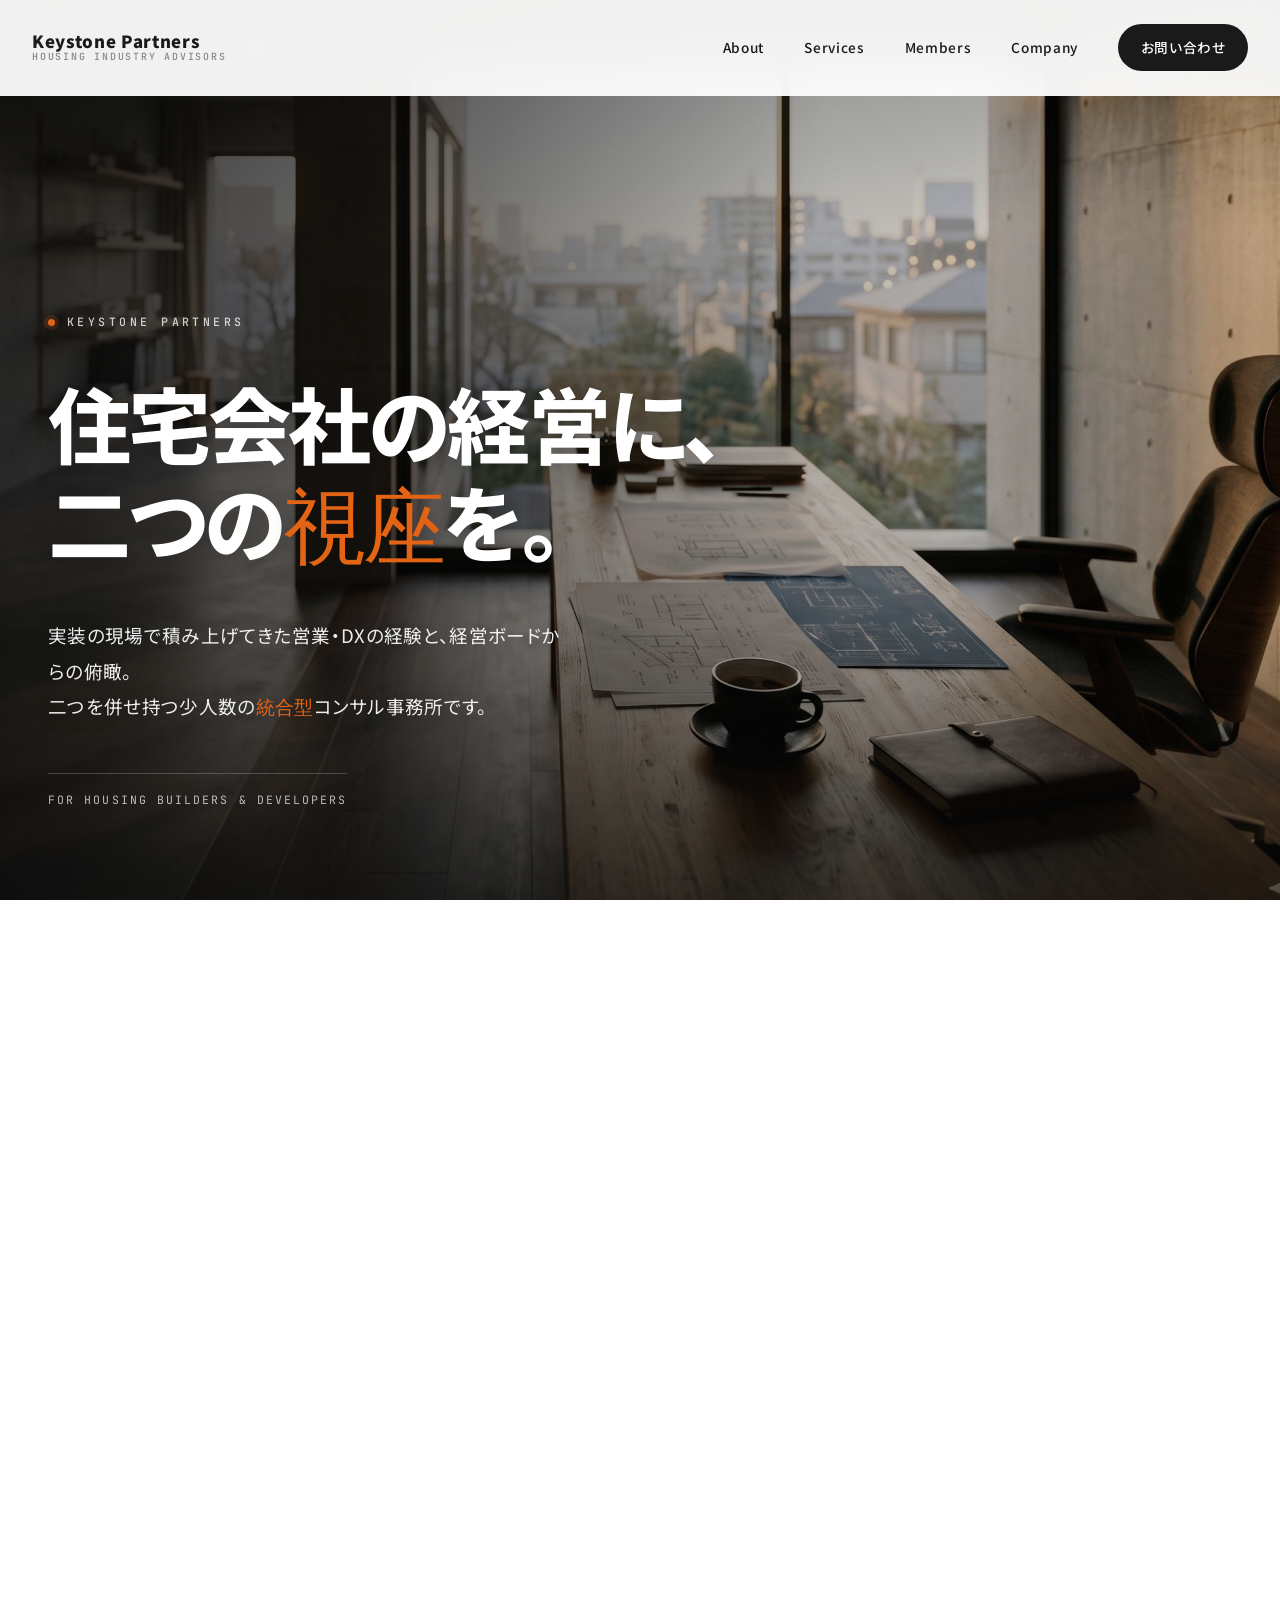
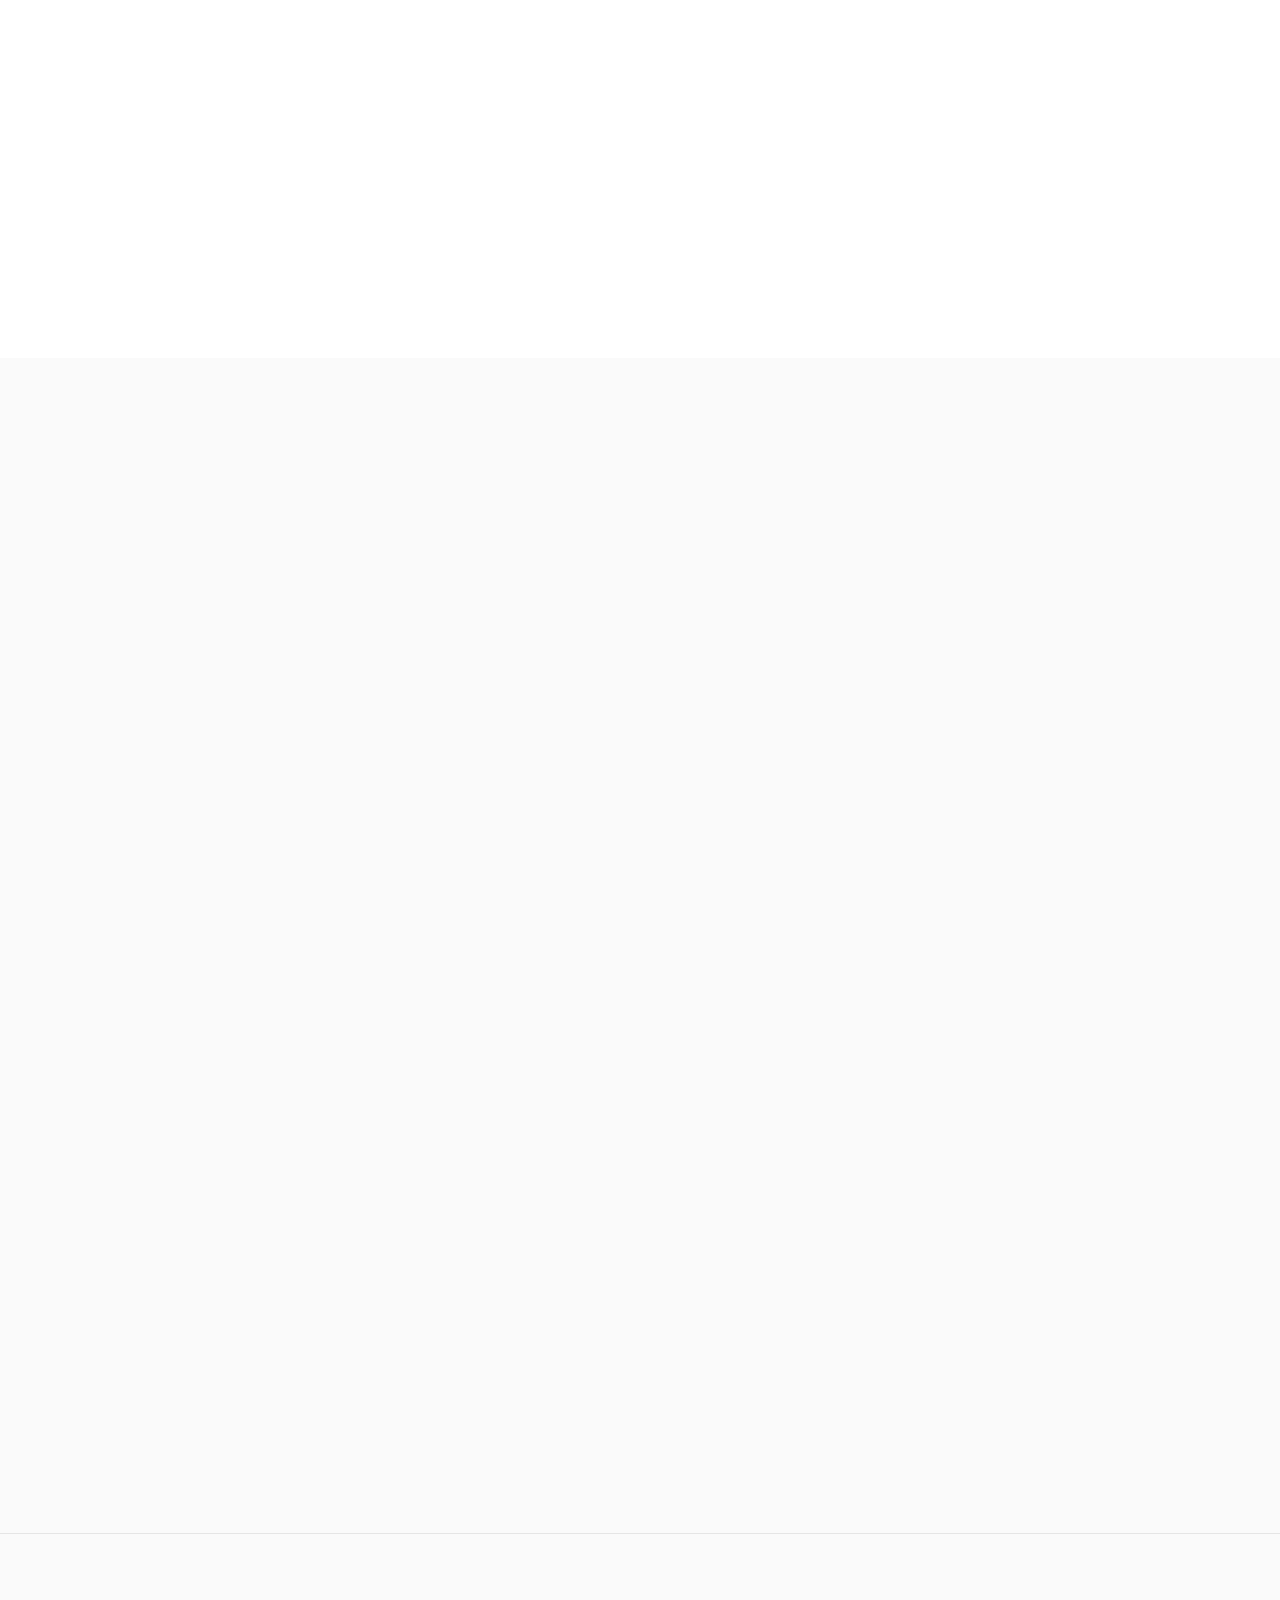
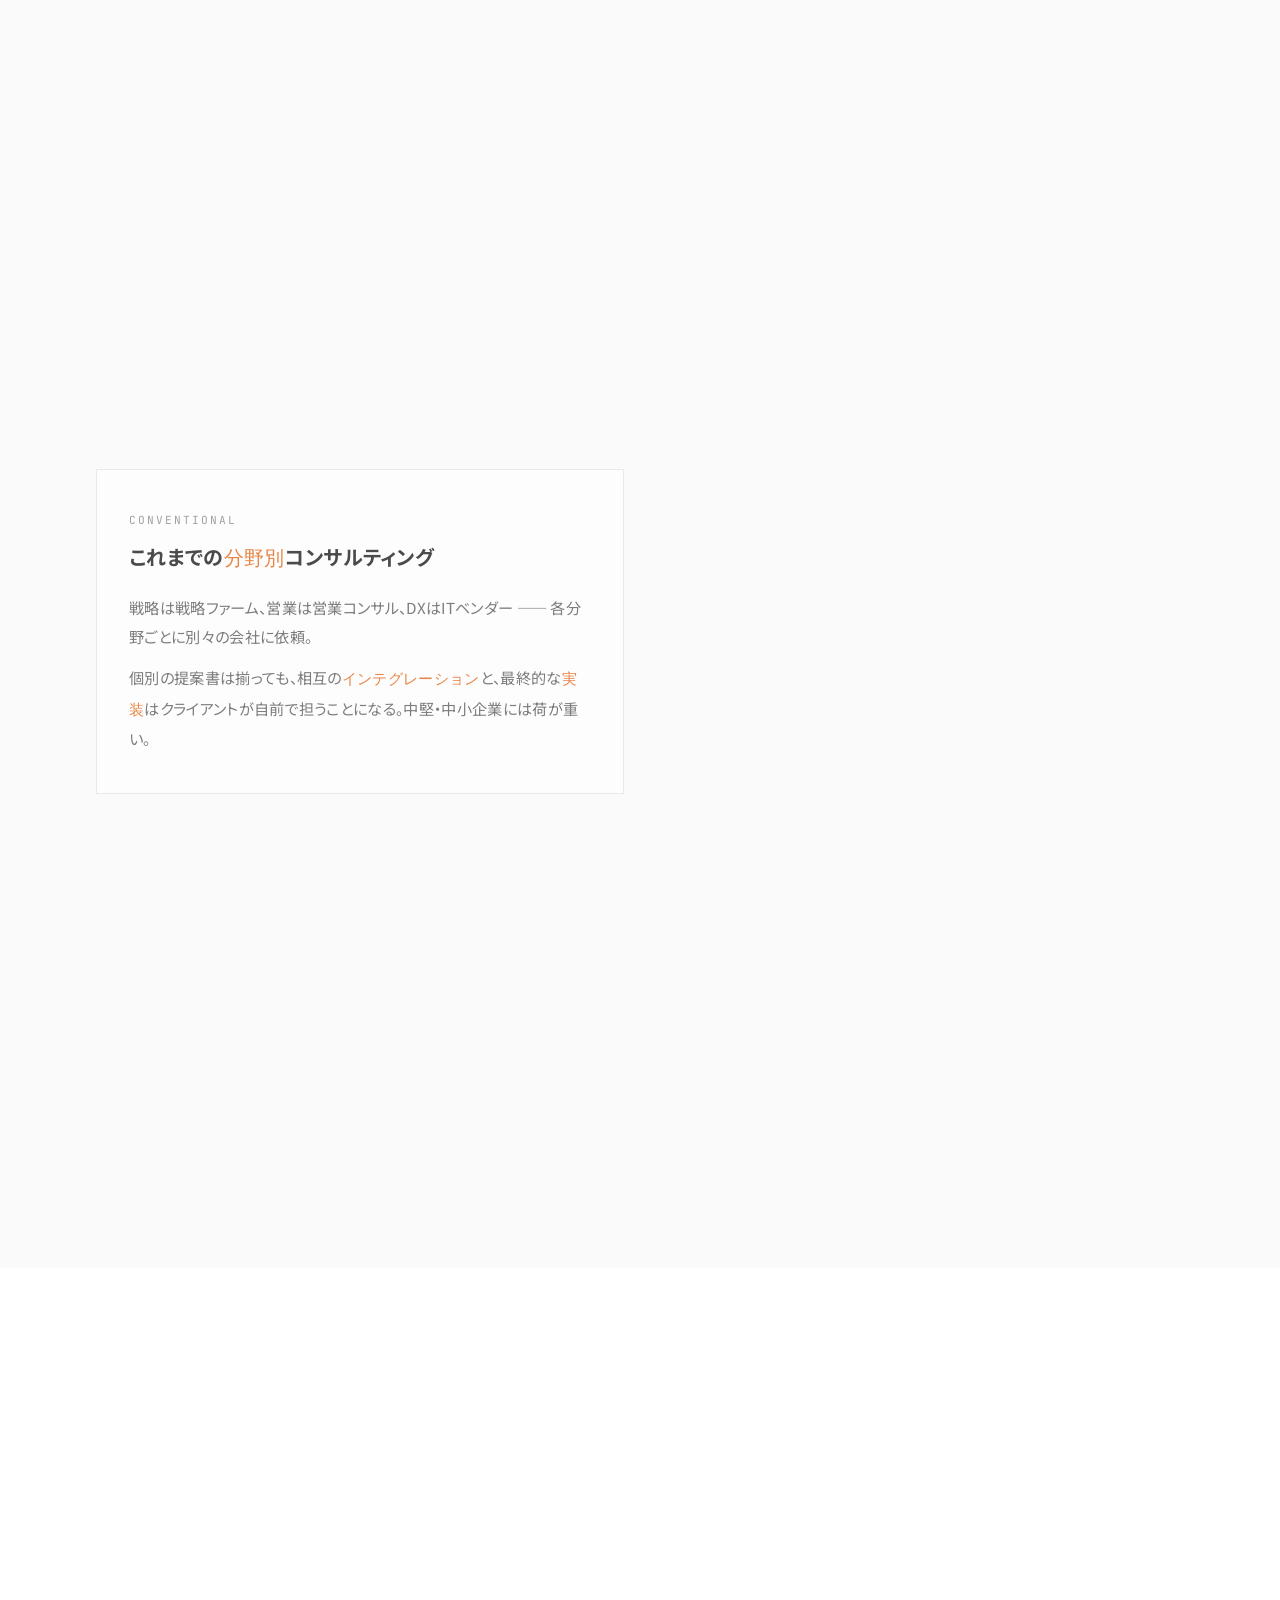
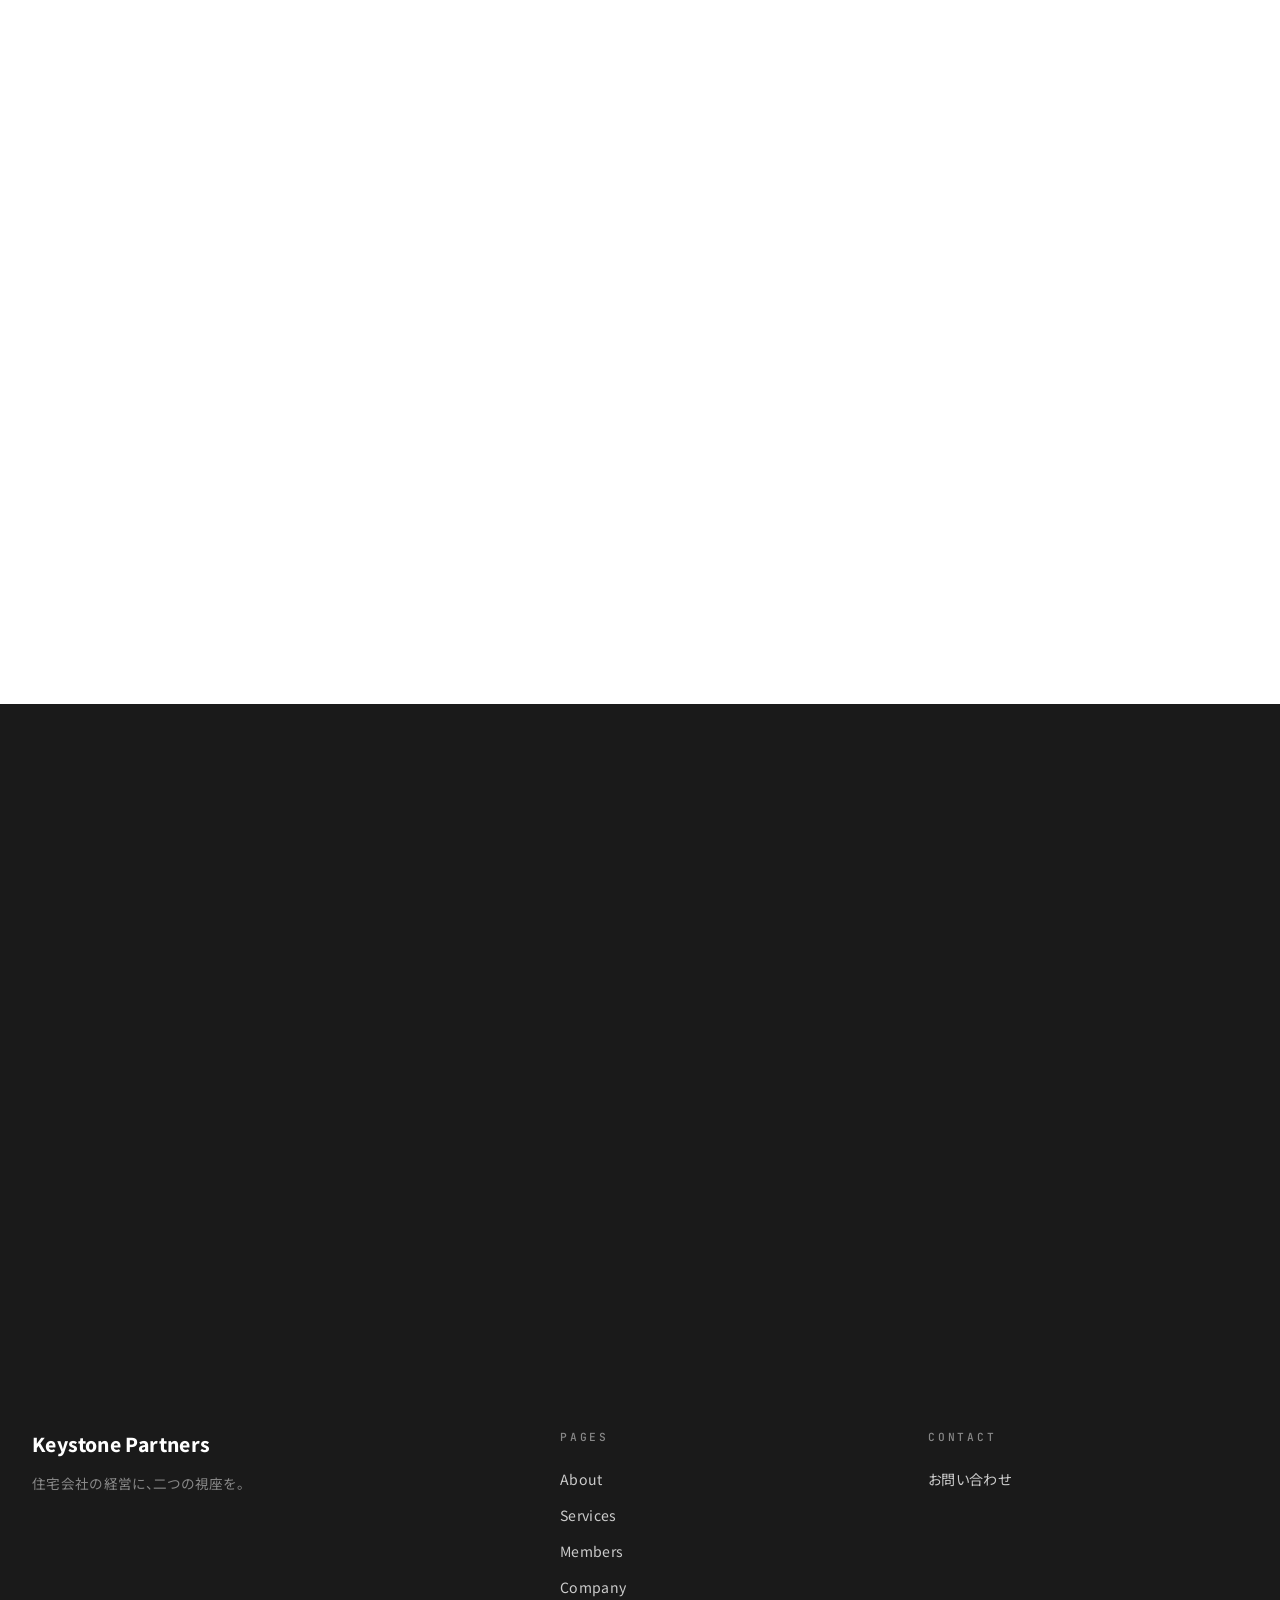
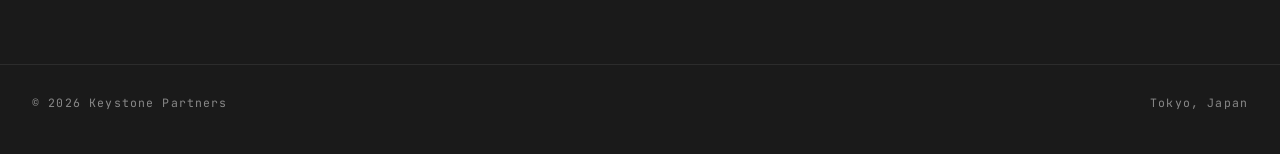
==== commit 6603a3de: "Add files via upload" ====
--- a/index.html
+++ b/index.html
@@ -47,8 +47,8 @@
     </h1>
 
     <p class="hero-sub reveal" style="--d:.5s">
-      現場で積み上げた営業の実装力と、経営ボードからの俯瞰。<br>
-      二つを併せ持つ少人数のコンサル事務所です。
+      実装の現場で積み上げてきた営業・DXの経験と、経営ボードからの俯瞰。<br>
+      二つを併せ持つ少人数の<em>統合型</em>コンサル事務所です。
     </p>
 
     <div class="hero-meta reveal" style="--d:.7s">
@@ -146,6 +146,80 @@
         </p>
       </div>
     </article>
+  </div>
+</section>
+
+<!-- INTEGRATIVE CONSULTING (v3 addition) -->
+<section class="integrative">
+  <div class="container-narrow">
+    <div class="section-eyebrow reveal-on-scroll">OUR APPROACH</div>
+    <h2 class="section-headline reveal-on-scroll">
+      統合型コンサルティング、<br>
+      <em>という選択肢。</em>
+    </h2>
+    <p class="integrative-lead reveal-on-scroll">
+      経営戦略、営業改革、商品企画、DX、組織開発 ―― 住宅会社の経営課題は本来、互いに絡み合っています。"分野ごとに別々のコンサル"を起用しても、<em>統合と実装は、結局クライアント側に残ります。</em>とりわけ中小企業がそれを自前でやり切るのは、現実的ではありません。
+    </p>
+  </div>
+
+  <div class="integrative-compare">
+    <article class="integrative-card is-conventional reveal-on-scroll">
+      <div class="integrative-card-eyebrow">CONVENTIONAL</div>
+      <h3 class="integrative-card-title">これまでの<em>分野別</em>コンサルティング</h3>
+      <div class="integrative-card-body">
+        <p>戦略は戦略ファーム、営業は営業コンサル、DXはITベンダー ―― 各分野ごとに別々の会社に依頼。</p>
+        <p>個別の提案書は揃っても、相互の<em>インテグレーション</em>と、最終的な<em>実装</em>はクライアントが自前で担うことになる。中堅・中小企業には荷が重い。</p>
+      </div>
+    </article>
+
+    <article class="integrative-card is-ours reveal-on-scroll">
+      <div class="integrative-card-eyebrow">KEYSTONE PARTNERS</div>
+      <h3 class="integrative-card-title">事業方針に従って、<em>ワンストップ</em>で。</h3>
+      <div class="integrative-card-body">
+        <p>事業方針という一本の軸に従って、経営・営業・商品・DX・組織まで、ひとつの事務所が一気通貫で関わる。</p>
+        <p>実装経験のあるメンバー自身が現場まで伴走するため、<em>提案と実装が分断されない。</em>企業規模に合わせた枠の中で、必要十分のスコープに絞れます。</p>
+      </div>
+    </article>
+  </div>
+
+  <div class="integrative-flow">
+    <div class="integrative-flow-title reveal-on-scroll">
+      最小から始め、<em>最適解へ素早く辿り着く。</em>
+    </div>
+    <div class="integrative-flow-sub reveal-on-scroll">
+      入口を最小化し、川上に登りながら必要な領域だけを足していくアプローチ。
+    </div>
+
+    <div class="integrative-steps">
+      <div class="integrative-step reveal-on-scroll">
+        <div class="integrative-step-num">STEP 1</div>
+        <div class="integrative-step-title">入口を絞る</div>
+        <div class="integrative-step-desc">
+          いま最も詰まっている一点に絞ったミニマムのコンサルティングから着手。
+        </div>
+      </div>
+      <div class="integrative-step reveal-on-scroll">
+        <div class="integrative-step-num">STEP 2</div>
+        <div class="integrative-step-title">川上に登る</div>
+        <div class="integrative-step-desc">
+          現場で得た情報から、経営課題の上流まで遡って真因を特定。
+        </div>
+      </div>
+      <div class="integrative-step reveal-on-scroll">
+        <div class="integrative-step-num">STEP 3</div>
+        <div class="integrative-step-title">必要分だけ足す</div>
+        <div class="integrative-step-desc">
+          スコープを広げるべき分野を、必要なタイミングで段階的に追加。
+        </div>
+      </div>
+      <div class="integrative-step reveal-on-scroll">
+        <div class="integrative-step-num">STEP 4</div>
+        <div class="integrative-step-title">自走に渡す</div>
+        <div class="integrative-step-desc">
+          ゴールは、クライアントが自走できる経営基盤。コンサルが抜けても回る状態へ。
+        </div>
+      </div>
+    </div>
   </div>
 </section>
 
@@ -184,7 +258,7 @@
         <div class="member-name-en">Shojiro Kawazoe</div>
       </h3>
       <p class="member-desc">
-        経営戦略・新規事業立ち上げ・DX推進を主軸とする。一橋大学 商学博士。技術と経営の両軸で、住宅会社のDX・新商品開発を伴走する。
+        経営戦略・新規事業立ち上げ・DX推進を主軸とする。米国大学コンピューターサイエンス修士、国内トップ大学 商学博士。技術と経営の両軸で、住宅会社のDX・新商品開発を伴走する。
       </p>
       <a href="members.html#kawazoe" class="member-link">
         <span>プロフィール詳細</span>
--- a/style.css
+++ b/style.css
@@ -66,12 +66,12 @@
   opacity: 0.55;
 }
 
-/* Emphasis: italic serif — used sparingly */
+/* Emphasis: serif + accent color — Japanese-friendly (no italic) */
 em {
-  font-style: italic;
+  font-style: normal;
   font-family: var(--font-serif);
-  font-weight: 400;
-  color: var(--ink);
+  font-weight: 500;
+  color: var(--accent);
   font-feature-settings: "palt" 1;
 }
 
@@ -393,6 +393,13 @@
   text-shadow: 0 1px 20px rgba(0, 0, 0, 0.4);
 }
 
+/* Hero内のem は暗い背景上で見やすいオレンジアクセントに */
+.hero-sub em,
+.hero-headline em {
+  color: var(--accent);
+  text-shadow: 0 1px 20px rgba(0, 0, 0, 0.4);
+}
+
 .hero-meta {
   display: inline-block;
   font-size: 0.72rem;
@@ -1358,7 +1365,7 @@
 .member-note {
   font-size: 0.82rem;
   color: var(--gray-500);
-  font-style: italic;
+  font-style: normal;
   margin-top: 1rem;
   line-height: 1.7;
 }
@@ -1501,7 +1508,7 @@
 .contact-info-value .placeholder {
   color: var(--gray-500);
   font-size: 0.88rem;
-  font-style: italic;
+  font-style: normal;
 }
 
 .contact-note {
@@ -1775,3 +1782,174 @@
   background: var(--accent);
   color: var(--white);
 }
+
+/* ============================================
+   INTEGRATIVE (統合型コンサルティング)
+   v3 additions — Integrative consulting concept
+   ============================================ */
+.integrative {
+  padding: var(--space-xl) 0;
+  background: var(--gray-50);
+  border-top: 1px solid var(--gray-200);
+}
+
+.integrative-lead {
+  font-size: 1.0625rem;
+  line-height: 2;
+  color: var(--gray-700);
+  margin: 2rem 0 4rem;
+  max-width: 56rem;
+}
+
+.integrative-lead em {
+  color: var(--ink);
+  font-weight: 500;
+}
+
+.integrative-compare {
+  display: grid;
+  grid-template-columns: 1fr 1fr;
+  gap: 2rem;
+  margin: 3rem auto 4rem;
+  max-width: 72rem;
+  padding: 0 var(--space-md);
+}
+
+.integrative-card {
+  padding: 2.5rem 2rem;
+  background: var(--white);
+  border: 1px solid var(--gray-200);
+  position: relative;
+}
+
+.integrative-card.is-conventional {
+  opacity: 0.78;
+}
+
+.integrative-card.is-ours {
+  border-color: var(--accent);
+  border-width: 1px 1px 1px 4px;
+  background: var(--white);
+}
+
+.integrative-card-eyebrow {
+  font-family: var(--font-mono);
+  font-size: 0.7rem;
+  letter-spacing: 0.18em;
+  text-transform: uppercase;
+  color: var(--gray-500);
+  margin-bottom: 0.75rem;
+}
+
+.integrative-card.is-ours .integrative-card-eyebrow {
+  color: var(--accent);
+}
+
+.integrative-card-title {
+  font-size: 1.25rem;
+  font-weight: 700;
+  line-height: 1.5;
+  margin-bottom: 1.25rem;
+  color: var(--ink);
+}
+
+.integrative-card-title em {
+  font-style: normal;
+  font-family: var(--font-serif);
+  font-weight: 500;
+}
+
+.integrative-card-body {
+  font-size: 0.95rem;
+  line-height: 1.9;
+  color: var(--gray-700);
+}
+
+.integrative-card-body p + p {
+  margin-top: 0.75rem;
+}
+
+/* Process flow — stepped narrative */
+.integrative-flow {
+  max-width: 72rem;
+  margin: 4rem auto 0;
+  padding: 0 var(--space-md);
+}
+
+.integrative-flow-title {
+  font-size: 1.4rem;
+  font-weight: 700;
+  text-align: center;
+  margin-bottom: 0.5rem;
+  color: var(--ink);
+}
+
+.integrative-flow-title em {
+  font-style: normal;
+  font-family: var(--font-serif);
+}
+
+.integrative-flow-sub {
+  text-align: center;
+  color: var(--gray-500);
+  font-size: 0.9rem;
+  margin-bottom: 3rem;
+}
+
+.integrative-steps {
+  display: grid;
+  grid-template-columns: repeat(4, 1fr);
+  gap: 1rem;
+  position: relative;
+}
+
+.integrative-step {
+  padding: 1.5rem 1.25rem;
+  background: var(--white);
+  border-top: 2px solid var(--accent);
+  position: relative;
+}
+
+.integrative-step-num {
+  font-family: var(--font-mono);
+  font-size: 0.7rem;
+  letter-spacing: 0.18em;
+  color: var(--accent);
+  margin-bottom: 0.5rem;
+}
+
+.integrative-step-title {
+  font-size: 1rem;
+  font-weight: 700;
+  margin-bottom: 0.5rem;
+  color: var(--ink);
+}
+
+.integrative-step-desc {
+  font-size: 0.85rem;
+  line-height: 1.7;
+  color: var(--gray-700);
+}
+
+/* Mobile */
+@media (max-width: 768px) {
+  .integrative-compare {
+    grid-template-columns: 1fr;
+    gap: 1.25rem;
+  }
+  .integrative-steps {
+    grid-template-columns: 1fr;
+  }
+}
+
+/* Subtle pull-quote inline emphasis (used in story update) */
+.pullquote {
+  font-family: var(--font-serif);
+  font-style: normal;
+  font-size: 1.1rem;
+  line-height: 1.9;
+  color: var(--ink);
+  padding: 1.5rem 0 1.5rem 1.5rem;
+  border-left: 3px solid var(--accent);
+  margin: 1.5rem 0;
+}
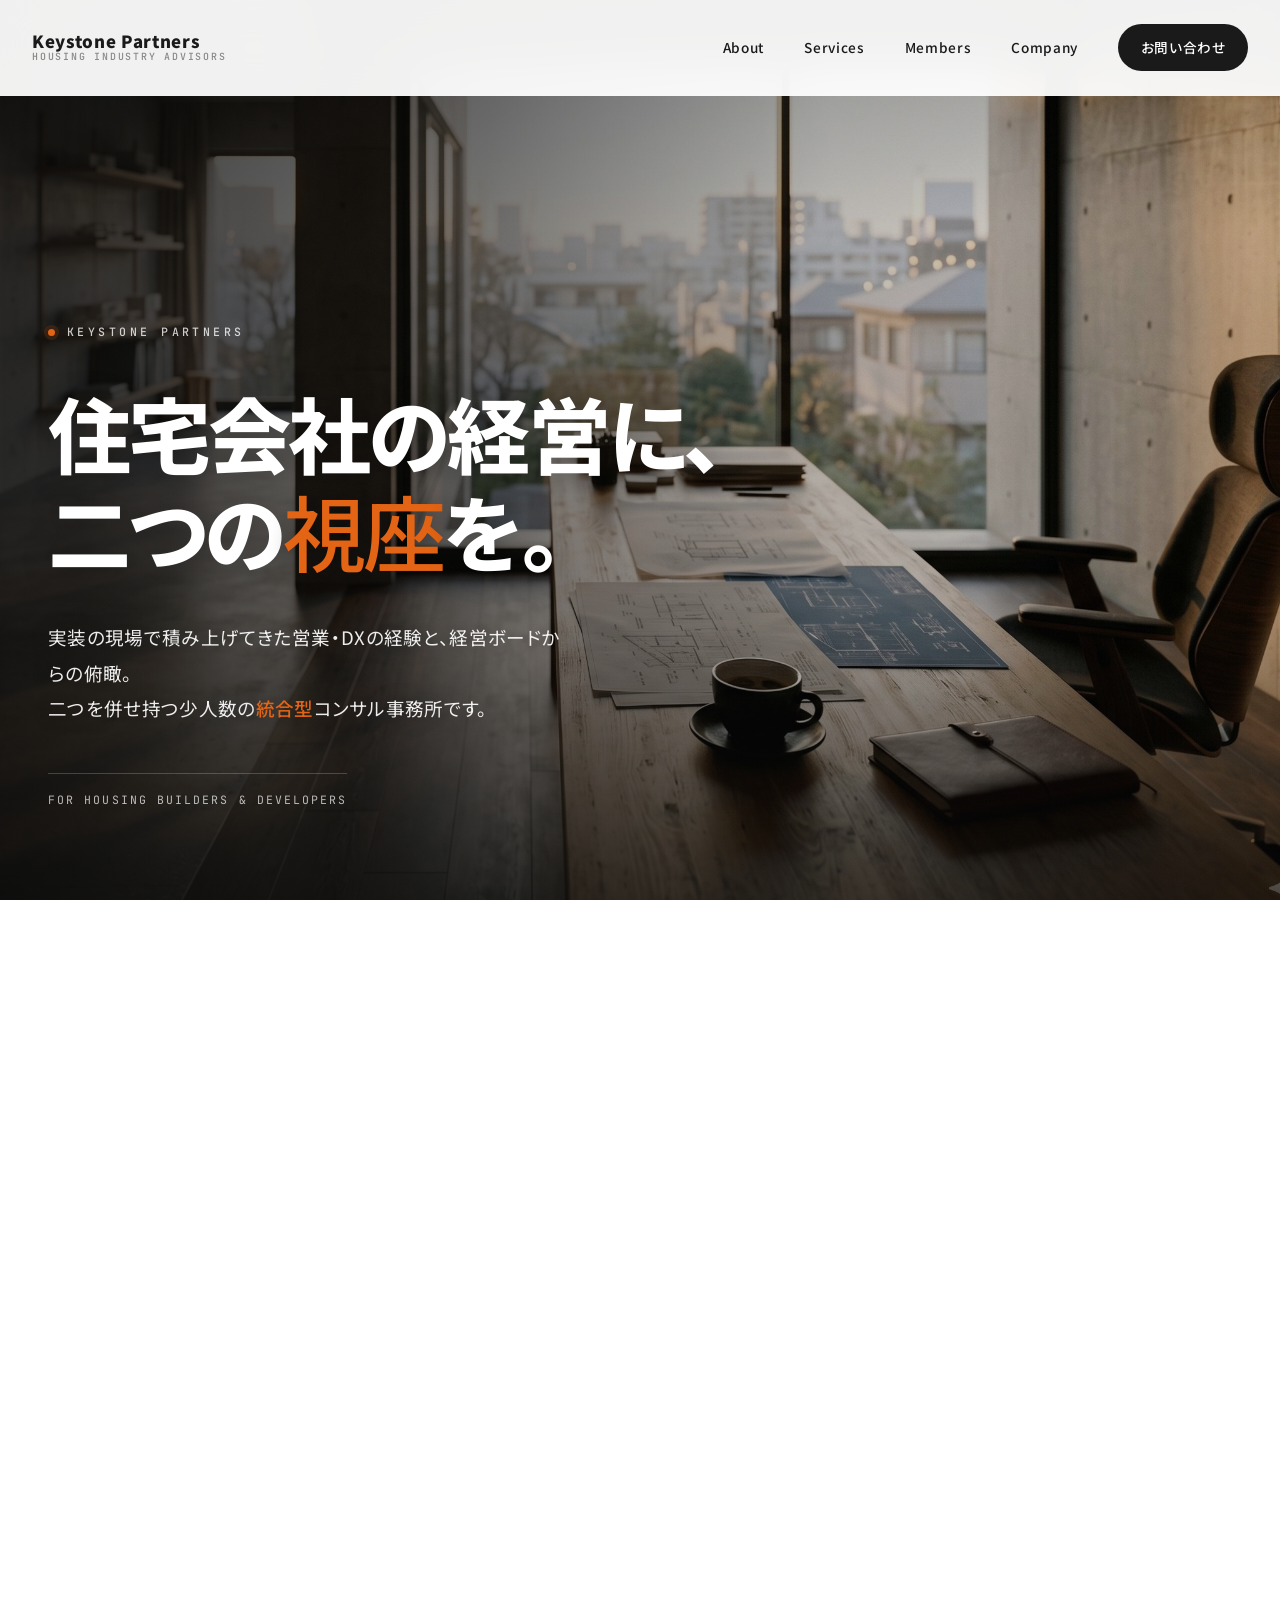
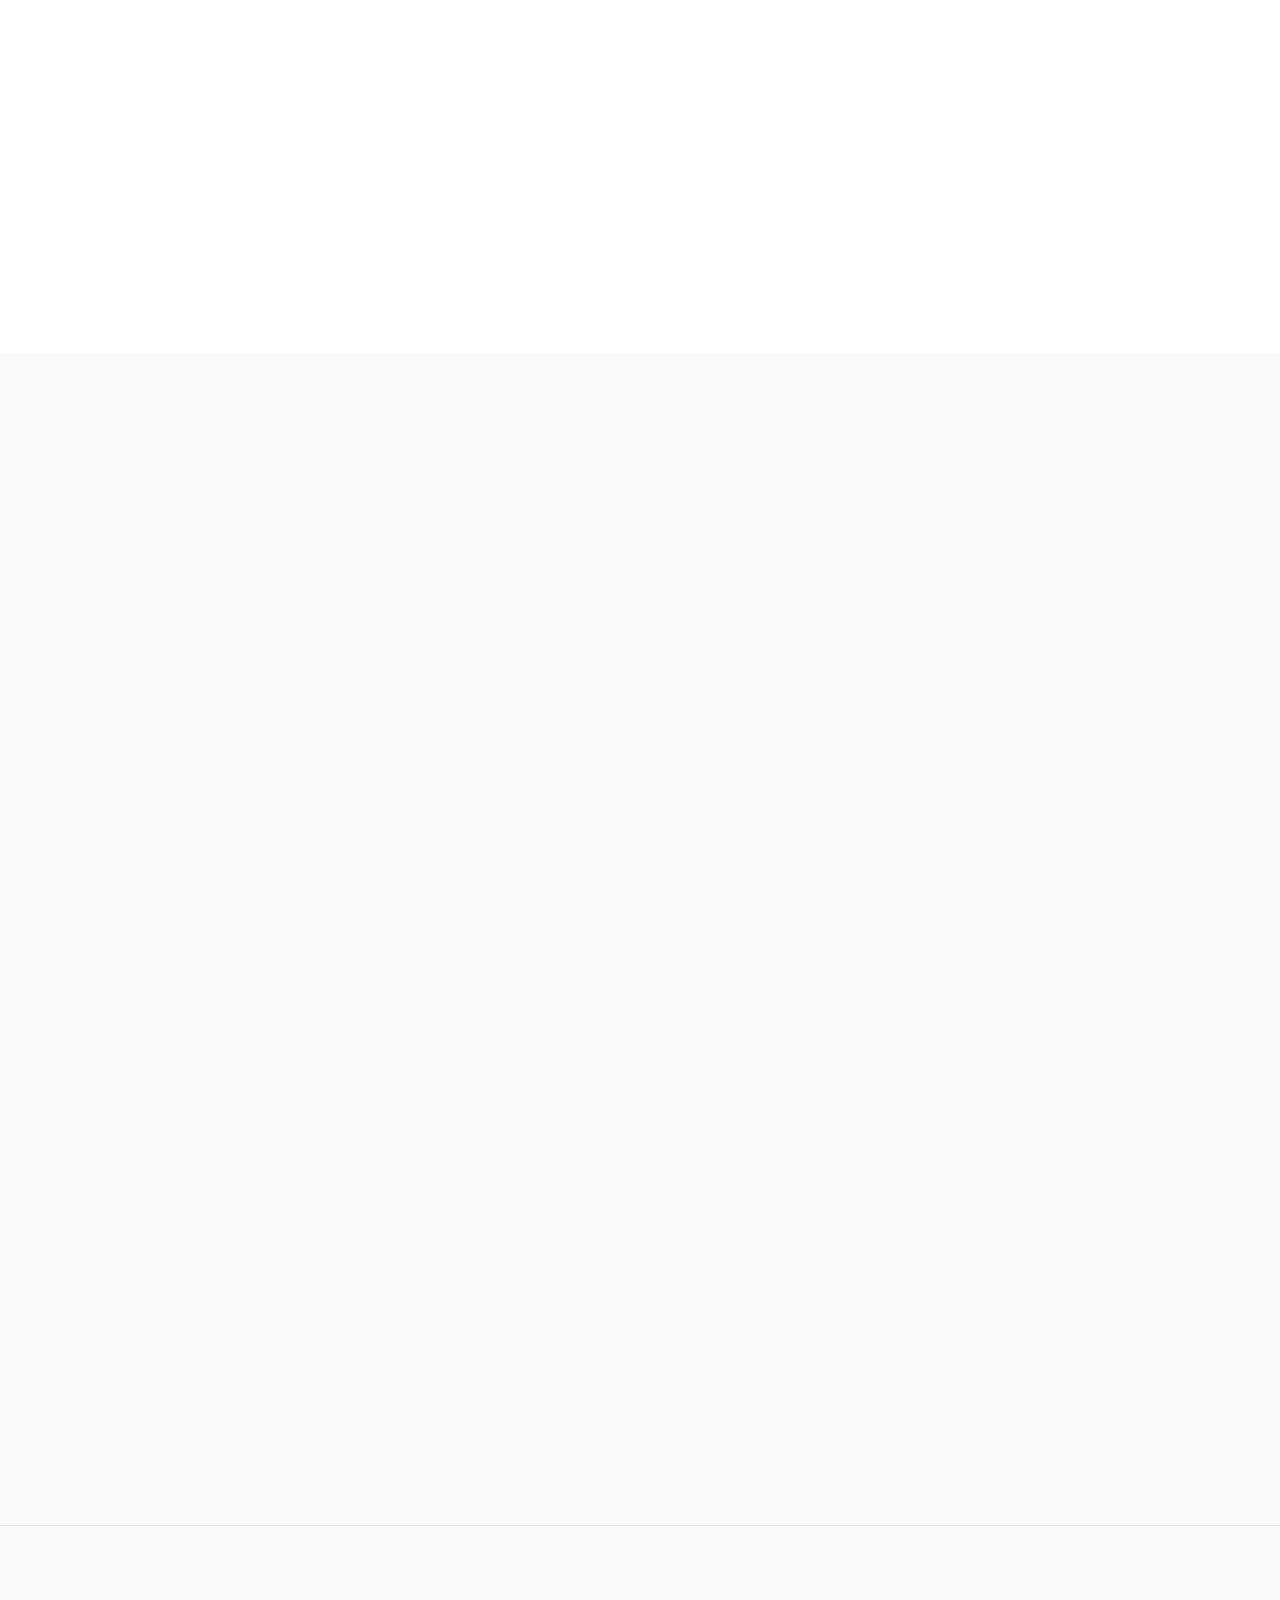
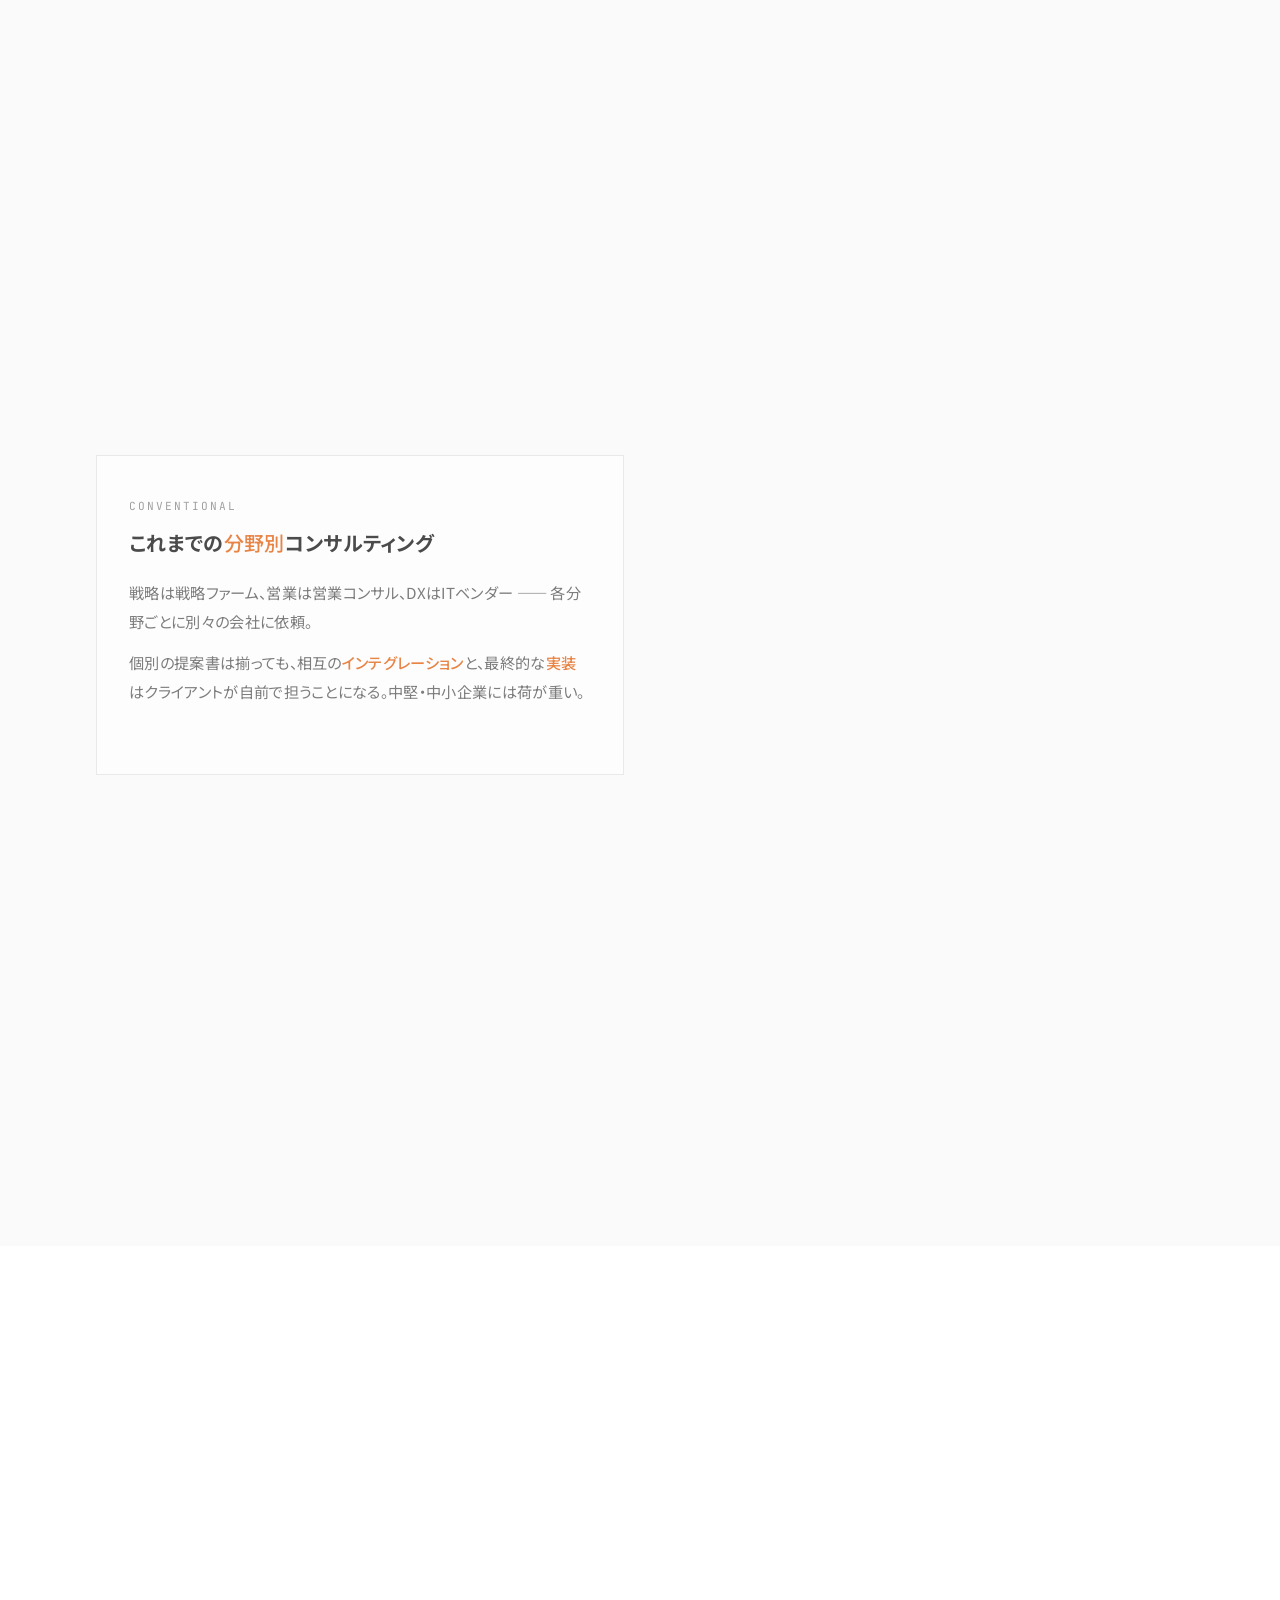
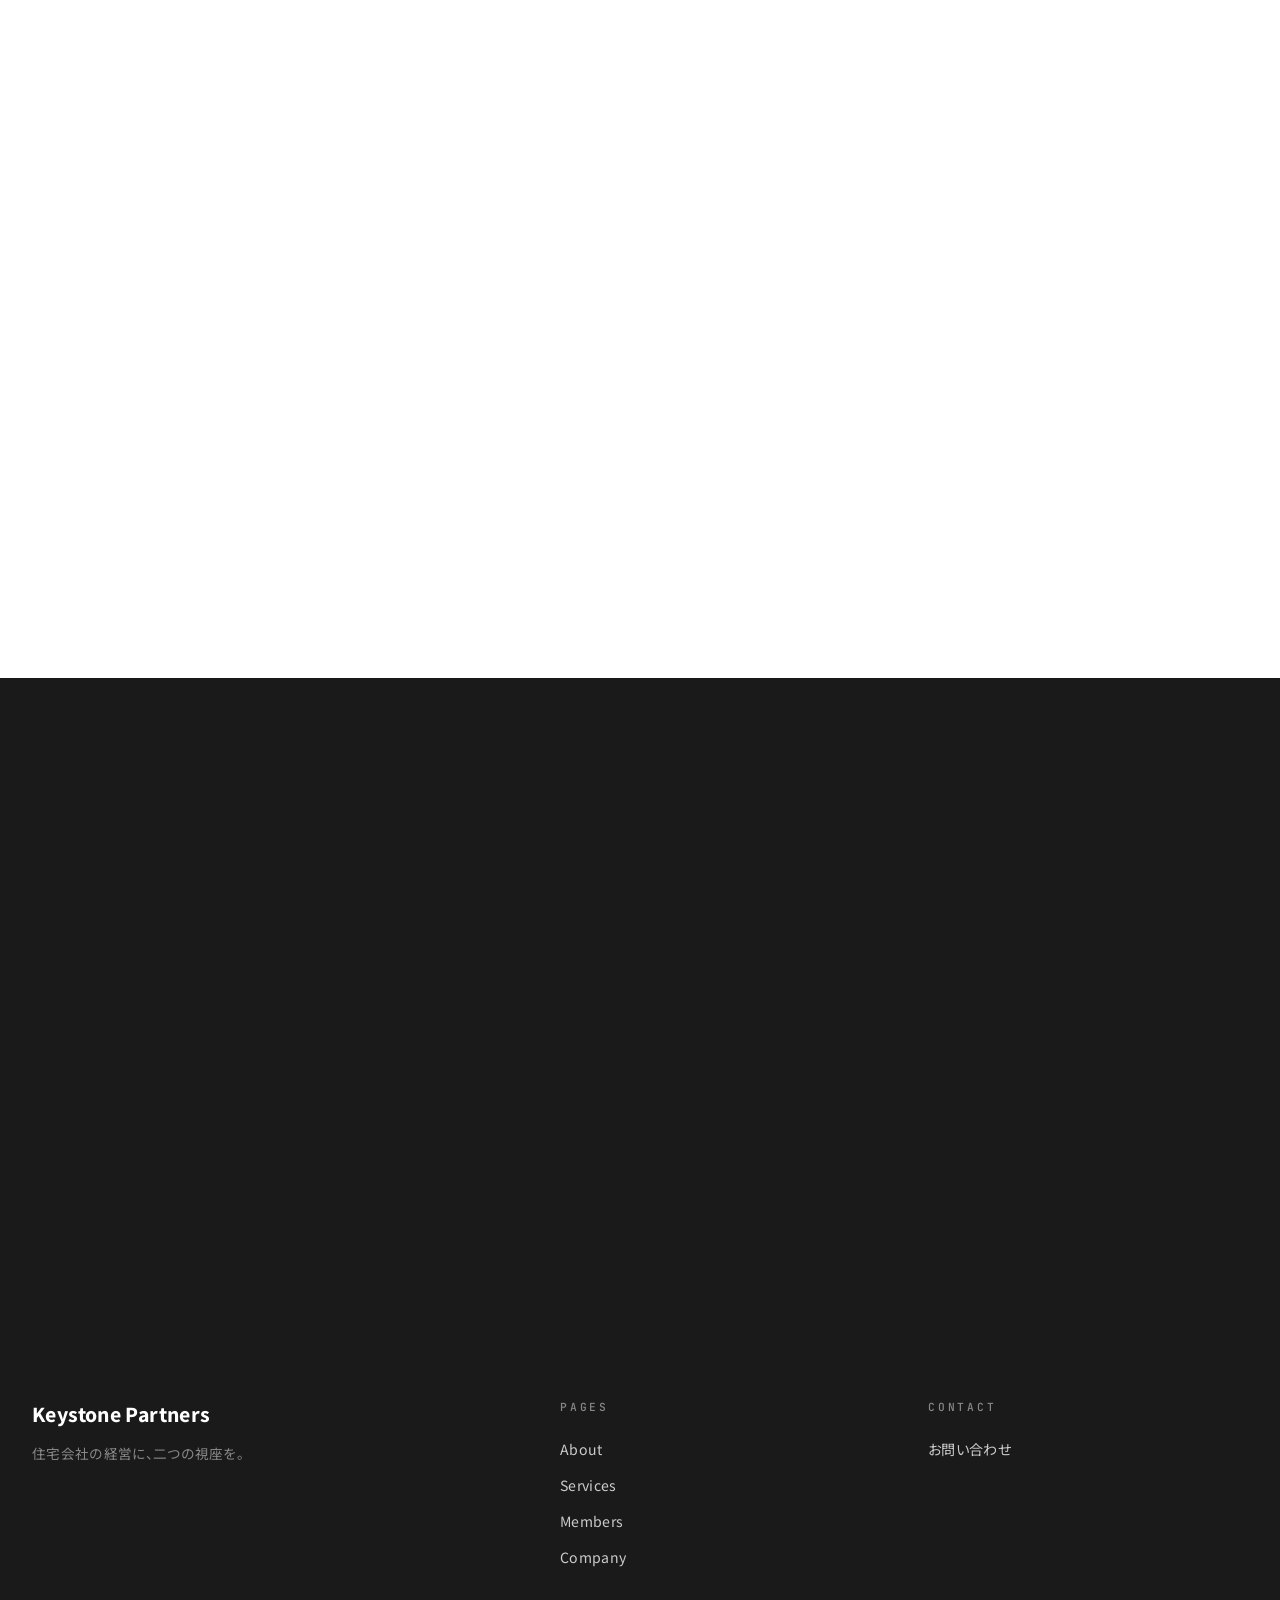
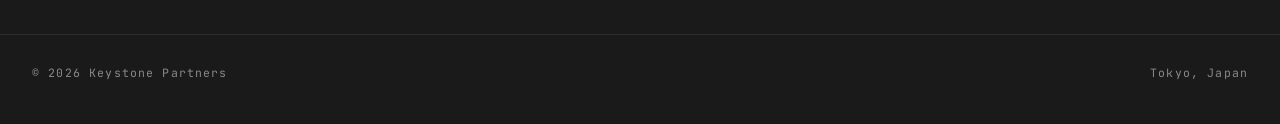
==== commit 7e3d841e: "Add files via upload" ====
--- a/index.html
+++ b/index.html
@@ -69,7 +69,7 @@
 
   <div class="do-grid">
     <article class="do-card reveal-on-scroll">
-      <div class="do-card-image" style="background-image: url('images/service-strategy.jpg'); background-color: #2a2620;"></div>
+      <div class="do-card-image" style="background-image: url('images/service-strategy.png'); background-color: #2a2620;"></div>
       <div class="do-card-inner">
         <div class="do-card-num">01</div>
         <div class="do-card-title-en">Strategy</div>
@@ -81,7 +81,7 @@
     </article>
 
     <article class="do-card reveal-on-scroll">
-      <div class="do-card-image" style="background-image: url('images/service-sales.jpg'); background-color: #2a2620;"></div>
+      <div class="do-card-image" style="background-image: url('images/service-sales.png'); background-color: #2a2620;"></div>
       <div class="do-card-inner">
         <div class="do-card-num">02</div>
         <div class="do-card-title-en">Sales &amp; Marketing</div>
@@ -216,7 +216,7 @@
         <div class="integrative-step-num">STEP 4</div>
         <div class="integrative-step-title">自走に渡す</div>
         <div class="integrative-step-desc">
-          ゴールは、クライアントが自走できる経営基盤。コンサルが抜けても回る状態へ。
+          クライアントが自走できる経営基盤を目指し、段階的に関与を減らしていきます。
         </div>
       </div>
     </div>
@@ -235,7 +235,7 @@
 
   <div class="members-teaser-grid">
     <article class="member-card reveal-on-scroll">
-      <div class="member-photo-placeholder text-fallback" style="background-image: url('images/member-yamabuki.jpg');">KY</div>
+      <div class="member-photo-placeholder text-fallback" style="background-image: url('images/member-yamabuki.png');">KY</div>
       <div class="member-role">Co-founder</div>
       <h3 class="member-name">
         山吹 恭一郎
@@ -251,7 +251,7 @@
     </article>
 
     <article class="member-card reveal-on-scroll">
-      <div class="member-photo-placeholder text-fallback" style="background-image: url('images/member-kawazoe.jpg');">SK</div>
+      <div class="member-photo-placeholder text-fallback" style="background-image: url('images/member-kawazoe.png');">SK</div>
       <div class="member-role">Co-founder</div>
       <h3 class="member-name">
         川添 正二郎
--- a/style.css
+++ b/style.css
@@ -66,10 +66,11 @@
   opacity: 0.55;
 }
 
-/* Emphasis: serif + accent color — Japanese-friendly (no italic) */
+/* Emphasis: keep surrounding sans-serif font, accent color + slightly bolder
+   Japanese-friendly (no italic, no Mincho serif) */
 em {
   font-style: normal;
-  font-family: var(--font-serif);
+  font-family: inherit;
   font-weight: 500;
   color: var(--accent);
   font-feature-settings: "palt" 1;
@@ -1802,7 +1803,6 @@
 }
 
 .integrative-lead em {
-  color: var(--ink);
   font-weight: 500;
 }
 
@@ -1855,7 +1855,7 @@
 
 .integrative-card-title em {
   font-style: normal;
-  font-family: var(--font-serif);
+  font-family: inherit;
   font-weight: 500;
 }
 
@@ -1886,7 +1886,7 @@
 
 .integrative-flow-title em {
   font-style: normal;
-  font-family: var(--font-serif);
+  font-family: inherit;
 }
 
 .integrative-flow-sub {
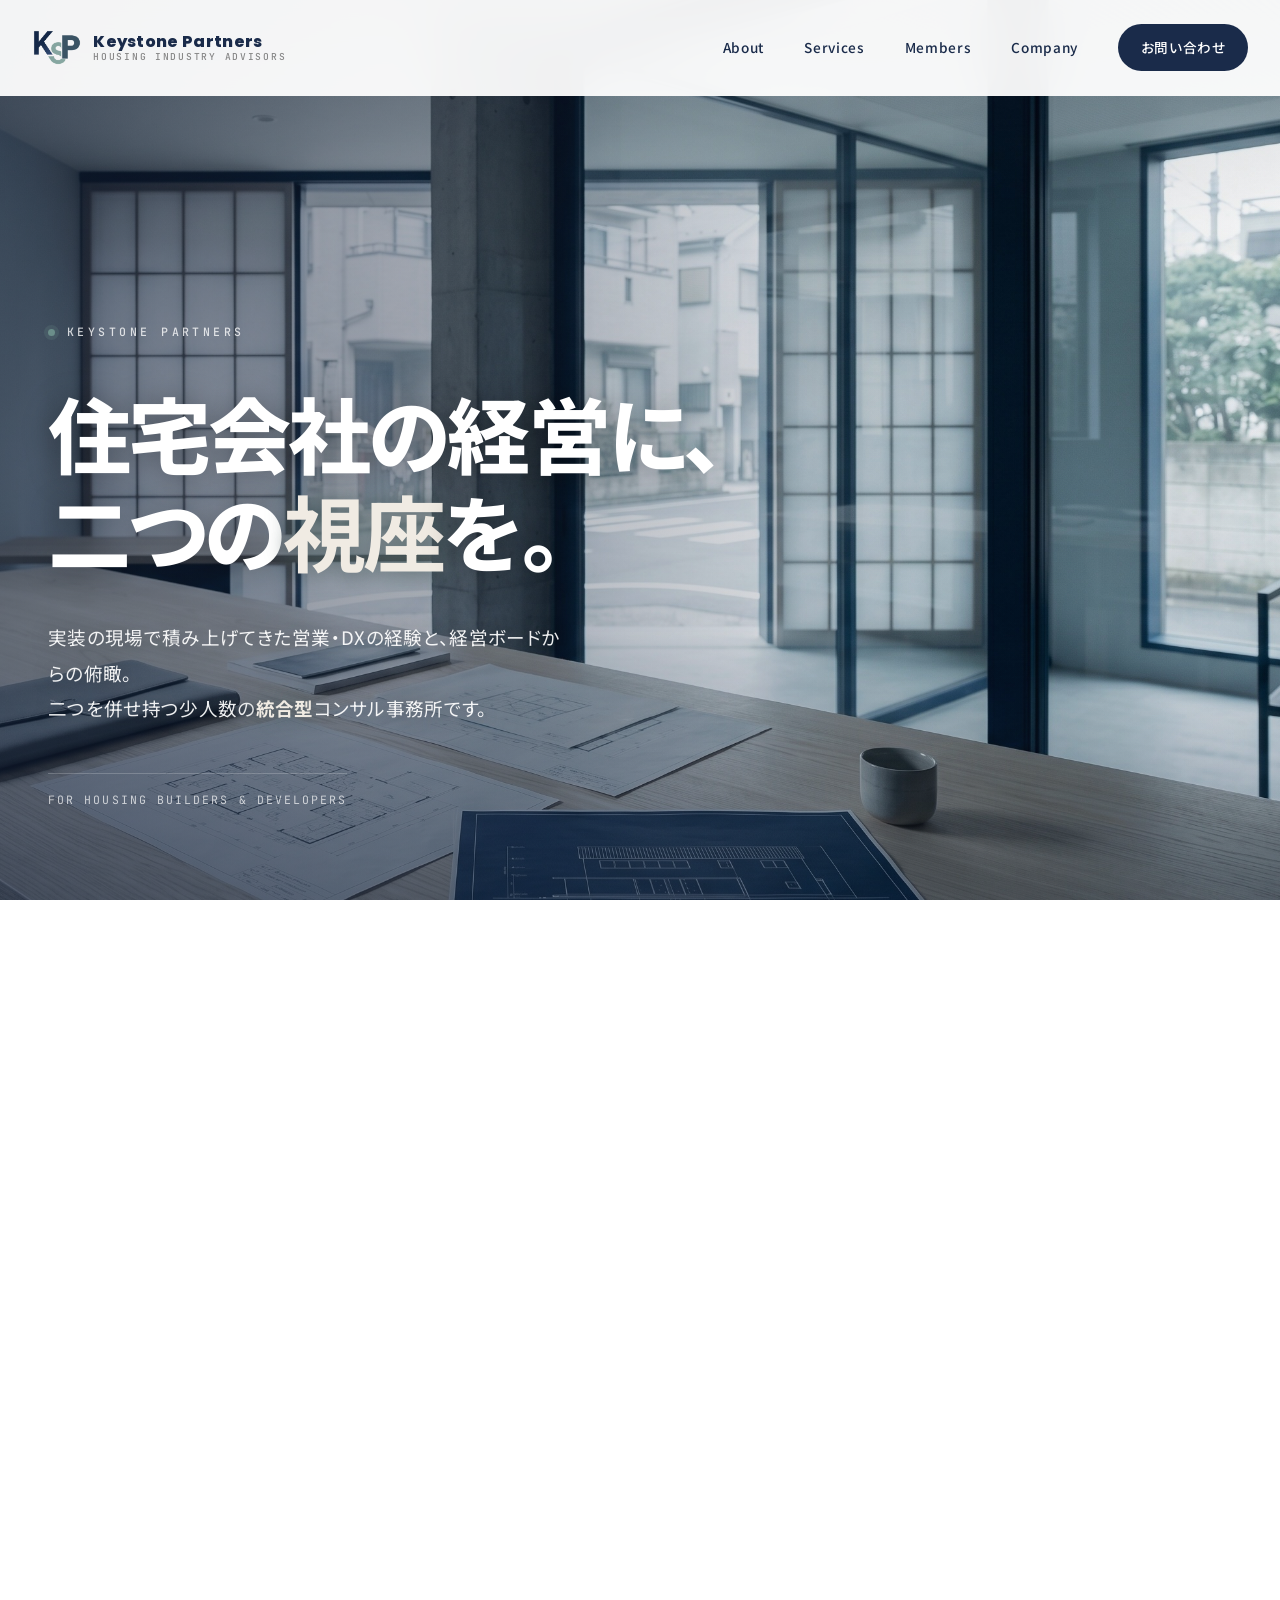
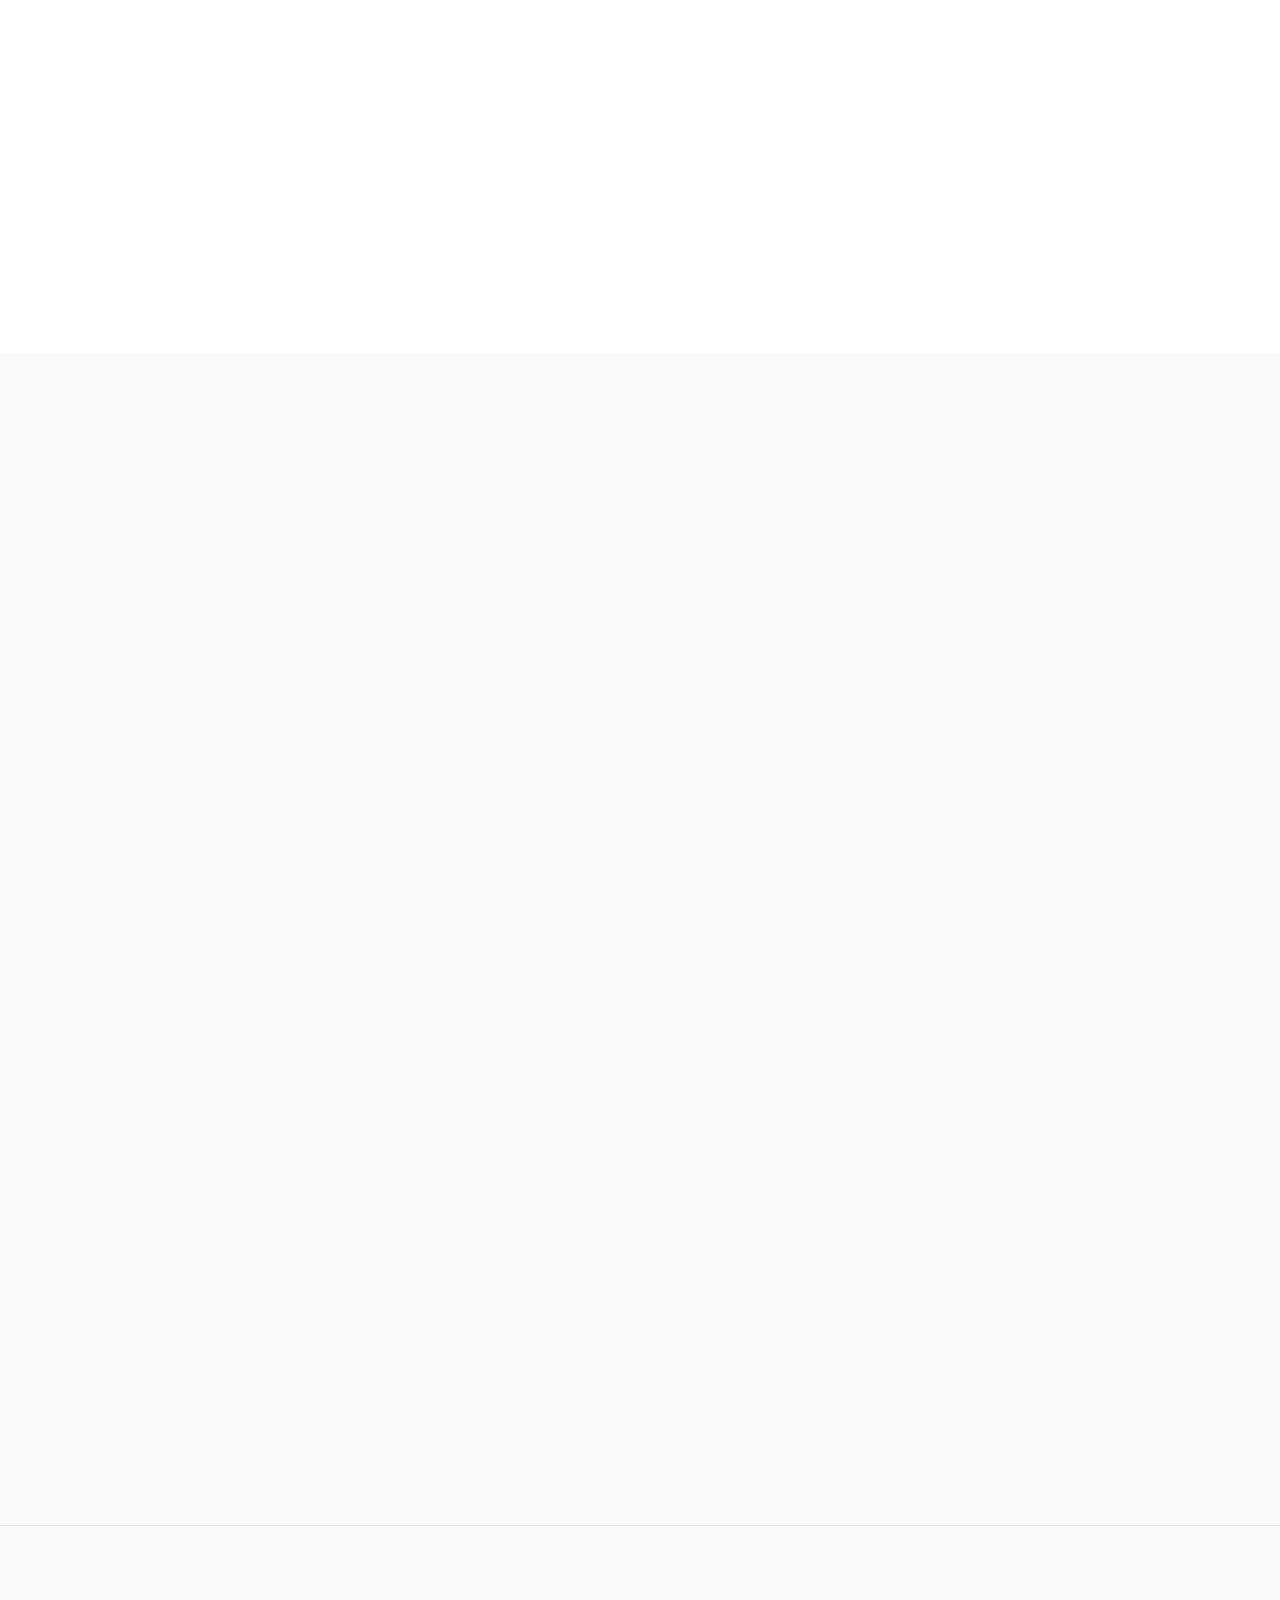
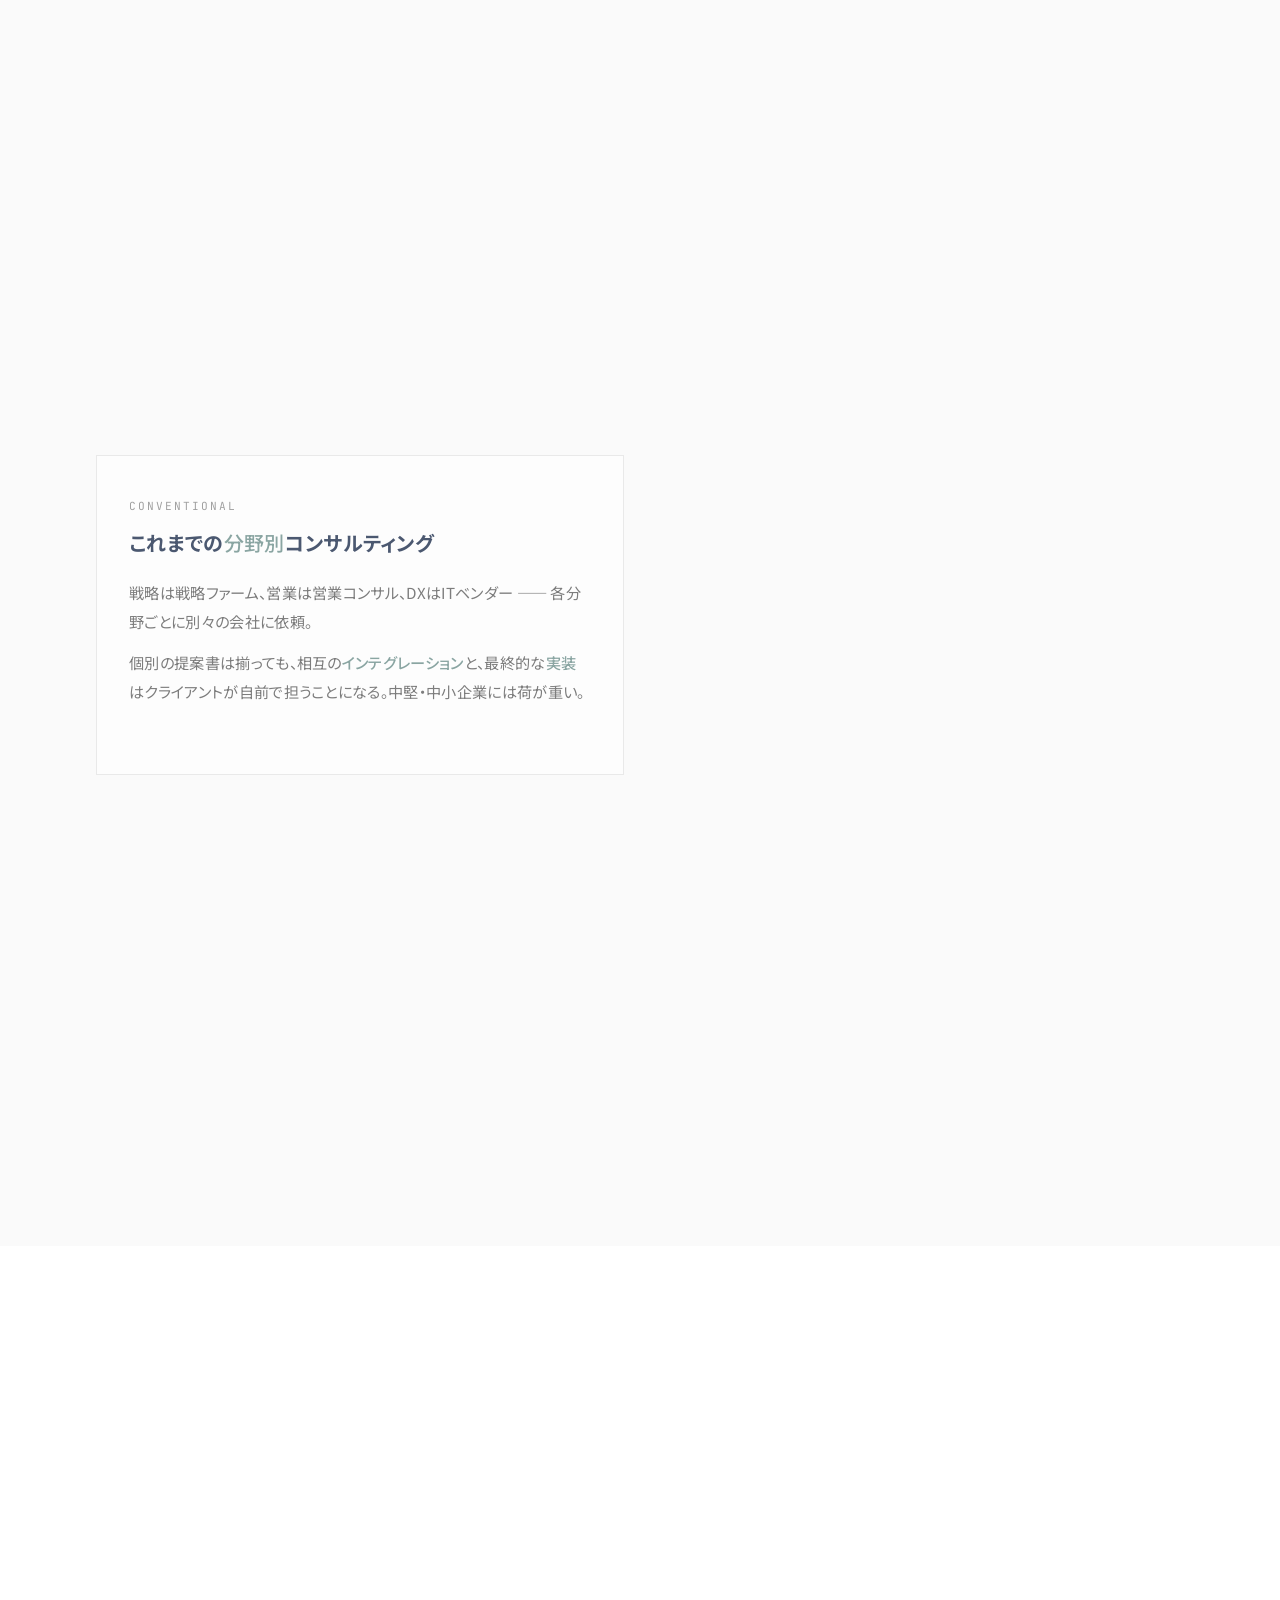
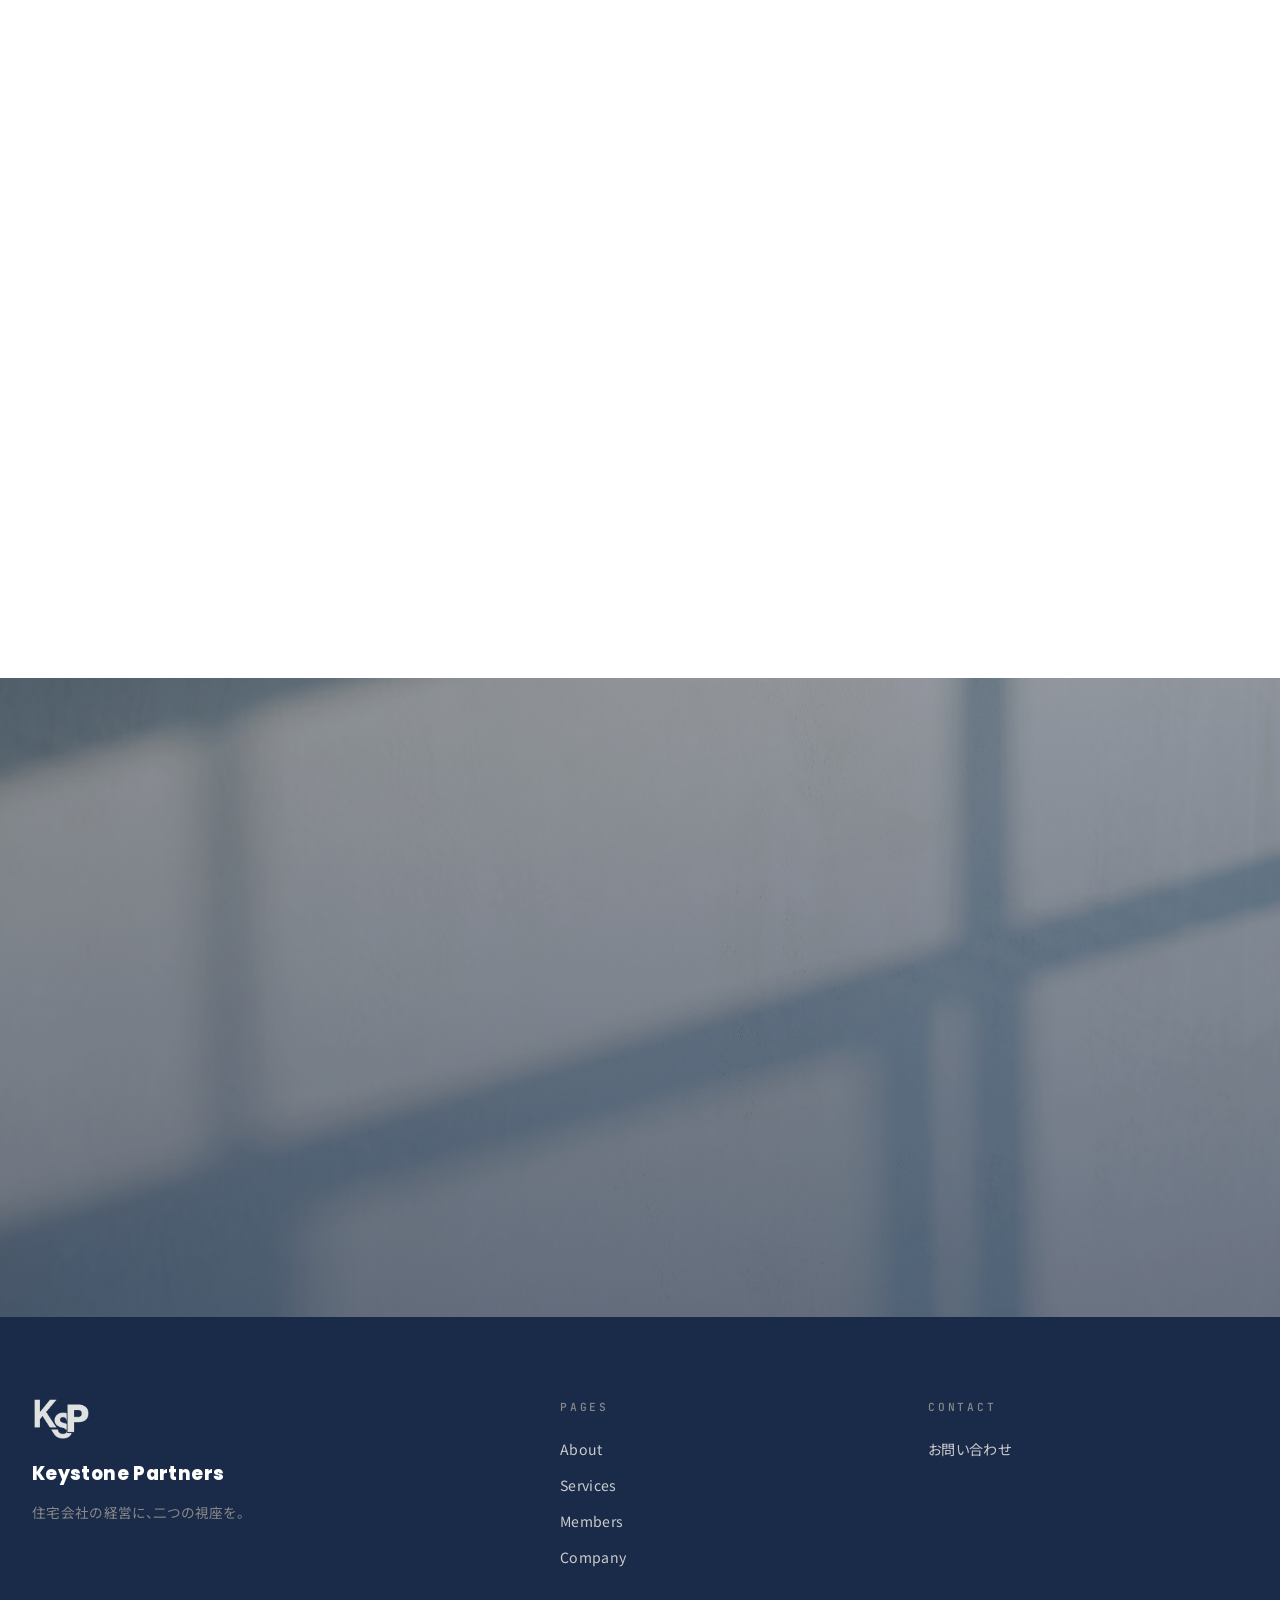
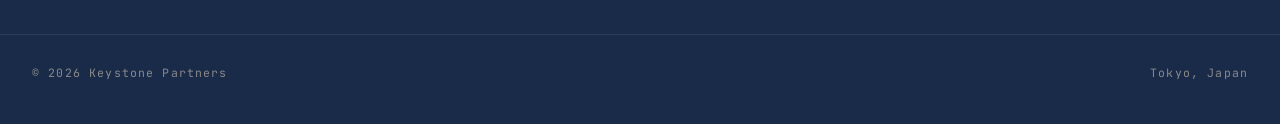
==== commit 03beed91: "Back to blue-based design" ====
--- a/index.html
+++ b/index.html
@@ -7,7 +7,7 @@
 <meta name="description" content="住宅会社向け経営コンサルティング事務所。経営ボードの視座と現場の実装力。二つを併せ持つ少人数のコンサル事務所、Keystone Partners。">
 <link rel="preconnect" href="https://fonts.googleapis.com">
 <link rel="preconnect" href="https://fonts.gstatic.com" crossorigin>
-<link href="https://fonts.googleapis.com/css2?family=Noto+Sans+JP:wght@400;500;700;800;900&family=Instrument+Serif:ital@0;1&family=JetBrains+Mono:wght@400;500;700&display=swap" rel="stylesheet">
+<link href="https://fonts.googleapis.com/css2?family=Noto+Sans+JP:wght@400;500;700;800;900&family=Instrument+Serif:ital@0;1&family=JetBrains+Mono:wght@400;500;700&family=Poppins:wght@800;900&display=swap" rel="stylesheet">
 <link rel="stylesheet" href="style.css">
 </head>
 <body>
@@ -16,8 +16,10 @@
 <nav class="nav">
   <div class="nav-inner">
     <a href="index.html" class="nav-logo" aria-label="Keystone Partners ホーム">
-      <span class="nav-logo-mark">Keystone Partners</span>
-      <span class="nav-logo-sub">Housing Industry Advisors</span>
+      <span class="nav-logo-text">
+        <span class="nav-logo-mark">Keystone Partners</span>
+        <span class="nav-logo-sub">Housing Industry Advisors</span>
+      </span>
     </a>
     <button class="nav-toggle" aria-label="メニューを開く" aria-expanded="false">
       <span></span><span></span><span></span>
@@ -69,7 +71,7 @@
 
   <div class="do-grid">
     <article class="do-card reveal-on-scroll">
-      <div class="do-card-image" style="background-image: url('images/service-strategy.png'); background-color: #2a2620;"></div>
+      <div class="do-card-image" style="background-image: url('images/service-strategy.jpg'); background-color: #1A2B4A;"></div>
       <div class="do-card-inner">
         <div class="do-card-num">01</div>
         <div class="do-card-title-en">Strategy</div>
@@ -81,7 +83,7 @@
     </article>
 
     <article class="do-card reveal-on-scroll">
-      <div class="do-card-image" style="background-image: url('images/service-sales.png'); background-color: #2a2620;"></div>
+      <div class="do-card-image" style="background-image: url('images/service-sales.jpg'); background-color: #1A2B4A;"></div>
       <div class="do-card-inner">
         <div class="do-card-num">02</div>
         <div class="do-card-title-en">Sales &amp; Marketing</div>
@@ -93,7 +95,7 @@
     </article>
 
     <article class="do-card reveal-on-scroll">
-      <div class="do-card-image" style="background-image: url('images/service-dx.jpg'); background-color: #2a2620;"></div>
+      <div class="do-card-image" style="background-image: url('images/service-dx.jpg'); background-color: #1A2B4A;"></div>
       <div class="do-card-inner">
         <div class="do-card-num">03</div>
         <div class="do-card-title-en">DX &amp; Implementation</div>
@@ -235,7 +237,7 @@
 
   <div class="members-teaser-grid">
     <article class="member-card reveal-on-scroll">
-      <div class="member-photo-placeholder text-fallback" style="background-image: url('images/member-yamabuki.png');">KY</div>
+      <div class="member-photo-placeholder text-fallback" style="background-image: url('images/member-yamabuki.jpg');">KY</div>
       <div class="member-role">Co-founder</div>
       <h3 class="member-name">
         山吹 恭一郎
@@ -251,7 +253,7 @@
     </article>
 
     <article class="member-card reveal-on-scroll">
-      <div class="member-photo-placeholder text-fallback" style="background-image: url('images/member-kawazoe.png');">SK</div>
+      <div class="member-photo-placeholder text-fallback" style="background-image: url('images/member-kawazoe.jpg');">SK</div>
       <div class="member-role">Co-founder</div>
       <h3 class="member-name">
         川添 正二郎
@@ -294,6 +296,7 @@
 <footer class="footer">
   <div class="footer-inner">
     <div class="footer-brand">
+      <div class="footer-brand-logo" aria-hidden="true"></div>
       <p class="footer-brand-name">Keystone Partners</p>
       <p class="footer-brand-tag">住宅会社の経営に、二つの視座を。</p>
     </div>
--- a/style.css
+++ b/style.css
@@ -11,7 +11,7 @@
 }
 
 :root {
-  /* Colors — inherit from personal site */
+  /* Colors — aligned with the K/S logo (kon-iro navy → seiji celadon) */
   --black: #0A0A0A;
   --black-soft: #1A1A1A;
   --gray-900: #2D2D2D;
@@ -22,14 +22,22 @@
   --gray-100: #F2F2F2;
   --gray-50: #FAFAFA;
   --white: #FFFFFF;
-  --accent: #E36414;
-  --accent-pale: #FCE8D9;
-  --ink: #1A1A1A;
+
+  /* Brand palette derived from the K/S monogram */
+  --navy: #1A2B4A;       /* "kon-iro" 紺色 — K letter, primary deep tone */
+  --navy-mid: #2D4A6E;   /* mid indigo where K and S meet */
+  --celadon: #6B8E8A;    /* "seiji-iro" 青磁色 — S letter, secondary tone */
+  --celadon-pale: #DCE4E2;  /* very pale celadon for backgrounds */
+  --accent: #6B8E8A;     /* main accent: celadon — corporate sub-color paired with navy */
+  --accent-strong: #2D4A6E; /* deeper variant for buttons/CTAs needing weight */
+  --accent-pale: #DCE4E2; /* pale celadon */
+  --ink: #1A2B4A;        /* body ink shifted from neutral black to deep navy */
 
   /* Typography */
   --font-display: "Noto Sans JP", "Hiragino Sans", "Yu Gothic", sans-serif;
   --font-serif: "Hiragino Mincho ProN", "Yu Mincho", "MS Mincho", "Instrument Serif", serif;
   --font-mono: "JetBrains Mono", "SF Mono", monospace;
+  --font-brand: "Poppins", "Noto Sans JP", sans-serif;  /* matches the wordmark in the K/S logo image */
 
   /* Spacing scale (more generous than personal site) */
   --space-xs: 0.5rem;
@@ -128,24 +136,59 @@
 
 .nav-logo {
   display: flex;
+  align-items: center;
+  gap: 0.7rem;
+  line-height: 1;
+}
+
+/* The K/S monogram image */
+.nav-logo::before {
+  content: "";
+  display: block;
+  width: 50px;
+  height: 38px;
+  background-image: url('images/logo-mark.png');
+  background-size: contain;
+  background-repeat: no-repeat;
+  background-position: left center;
+  flex-shrink: 0;
+}
+
+.nav-logo-text {
+  display: flex;
   flex-direction: column;
   gap: 0.1rem;
   line-height: 1.1;
 }
 
 .nav-logo-mark {
-  font-weight: 900;
-  font-size: 1.05rem;
-  letter-spacing: 0.04em;
+  font-family: var(--font-brand);
+  font-weight: 800;
+  font-size: 1rem;
+  letter-spacing: 0.02em;
+  color: var(--navy);
 }
 
 .nav-logo-sub {
   font-family: var(--font-mono);
-  font-size: 0.62rem;
+  font-size: 0.6rem;
   font-weight: 500;
   letter-spacing: 0.18em;
   color: var(--gray-500);
   text-transform: uppercase;
+}
+
+@media (max-width: 768px) {
+  .nav-logo::before {
+    width: 43px;
+    height: 32px;
+  }
+  .nav-logo-mark {
+    font-size: 0.9rem;
+  }
+  .nav-logo-sub {
+    font-size: 0.55rem;
+  }
 }
 
 .nav-links {
@@ -182,7 +225,7 @@
 }
 
 .nav-cta:hover {
-  background: var(--accent);
+  background: var(--accent-strong);
   opacity: 1 !important;
 }
 
@@ -306,7 +349,8 @@
   z-index: 0;
 }
 
-/* Gradient overlay for text legibility */
+/* Gradient overlay for text legibility — softened and slightly de-saturated
+   so the hero image's natural color variations can breathe through */
 .hero-image::after {
   content: "";
   position: absolute;
@@ -314,17 +358,17 @@
   background:
     linear-gradient(
       to right,
-      rgba(10, 10, 10, 0.78) 0%,
-      rgba(10, 10, 10, 0.5) 38%,
-      rgba(10, 10, 10, 0.18) 65%,
-      rgba(10, 10, 10, 0.05) 100%
+      rgba(20, 32, 55, 0.55) 0%,
+      rgba(20, 32, 55, 0.32) 38%,
+      rgba(20, 32, 55, 0.10) 65%,
+      rgba(20, 32, 55, 0.01) 100%
     ),
     linear-gradient(
       to bottom,
-      rgba(10, 10, 10, 0.35) 0%,
-      rgba(10, 10, 10, 0.1) 25%,
-      rgba(10, 10, 10, 0.1) 70%,
-      rgba(10, 10, 10, 0.55) 100%
+      rgba(20, 32, 55, 0.18) 0%,
+      rgba(20, 32, 55, 0.04) 25%,
+      rgba(20, 32, 55, 0.04) 70%,
+      rgba(20, 32, 55, 0.32) 100%
     );
 }
 
@@ -355,9 +399,9 @@
   width: 7px;
   height: 7px;
   border-radius: 50%;
-  background: var(--accent);
+  background: var(--celadon);
   animation: pulse 2.4s ease-in-out infinite;
-  box-shadow: 0 0 0 4px rgba(227, 100, 20, 0.15);
+  box-shadow: 0 0 0 4px rgba(107, 142, 138, 0.22);
 }
 
 @keyframes pulse {
@@ -394,11 +438,15 @@
   text-shadow: 0 1px 20px rgba(0, 0, 0, 0.4);
 }
 
-/* Hero内のem は暗い背景上で見やすいオレンジアクセントに */
+/* Hero 内の em は、青磁(ロゴ色)との同色被りを避けつつ控えめな差別化を出すため、
+   ほぼ白の中性色に、薄い青磁のグロー(影)を添える */
 .hero-sub em,
 .hero-headline em {
-  color: var(--accent);
-  text-shadow: 0 1px 20px rgba(0, 0, 0, 0.4);
+  color: #f0ebe3;  /* warm off-white — distinct from logo's celadon */
+  text-shadow:
+    0 0 24px rgba(107, 142, 138, 0.45),  /* soft celadon glow as a quiet echo of the logo */
+    0 1px 20px rgba(0, 0, 0, 0.4);
+  font-weight: 700;
 }
 
 .hero-meta {
@@ -719,7 +767,8 @@
 }
 
 .cta-headline em {
-  color: var(--accent);
+  color: #a8c5c0;
+  text-shadow: 0 1px 16px rgba(26, 43, 74, 0.5);
 }
 
 .cta-lead {
@@ -745,7 +794,7 @@
 }
 
 .cta-button:hover {
-  background: var(--accent);
+  background: var(--accent-strong);
   color: var(--white) !important;
   opacity: 1 !important;
   transform: translateY(-2px);
@@ -777,8 +826,20 @@
   gap: 3rem;
 }
 
+.footer-brand-logo {
+  width: 59px;
+  height: 44px;
+  background-image: url('images/logo-mark-light.png');
+  background-size: contain;
+  background-repeat: no-repeat;
+  background-position: left center;
+  margin-bottom: 1rem;
+  opacity: 0.92;
+}
+
 .footer-brand-name {
-  font-size: 1.2rem;
+  font-family: var(--font-brand);
+  font-size: 1.15rem;
   font-weight: 800;
   color: var(--white);
   margin-bottom: 0.6rem;
@@ -1467,7 +1528,7 @@
 }
 
 .form-submit:hover {
-  background: var(--accent);
+  background: var(--accent-strong);
   transform: translateY(-2px);
 }
 
@@ -1626,6 +1687,13 @@
   max-width: 50ch;
 }
 
+/* 出典・補注など、本文中の小さな付帯情報 */
+.about-story-text small {
+  font-size: 0.78rem;
+  color: var(--gray-500);
+  line-height: 1.6;
+}
+
 @media (max-width: 880px) {
   .about-story-split { grid-template-columns: 1fr; gap: 3rem; }
   .about-story-image { aspect-ratio: 16 / 10; }
@@ -1643,9 +1711,8 @@
   inset: 0;
   background-size: cover;
   background-position: center;
-  opacity: 0.35;
+  opacity: 0.9;
   z-index: 0;
-  filter: grayscale(0.4) contrast(1.05);
 }
 
 .cta-image::after {
@@ -1654,13 +1721,13 @@
   inset: 0;
   background: linear-gradient(
     180deg,
-    rgba(10, 10, 10, 0.4) 0%,
-    rgba(10, 10, 10, 0.6) 100%
+    rgba(26, 43, 74, 0.4) 0%,
+    rgba(26, 43, 74, 0.6) 100%
   );
 }
 
 .cta > .container-narrow,
-.cta > * {
+.cta > *:not(.cta-image) {
   position: relative;
   z-index: 1;
 }
@@ -1741,6 +1808,12 @@
   color: var(--gray-500);
 }
 
+/* When a background image is actually set on the placeholder, suppress the
+   fallback text overlay so the image alone reads cleanly. */
+.member-photo-placeholder.text-fallback[style*="background-image"] {
+  font-size: 0;
+}
+
 .member-card {
   padding-top: 3rem;
 }
@@ -1780,7 +1853,7 @@
 
 /* Selection */
 ::selection {
-  background: var(--accent);
+  background: var(--accent-strong);
   color: var(--white);
 }
 
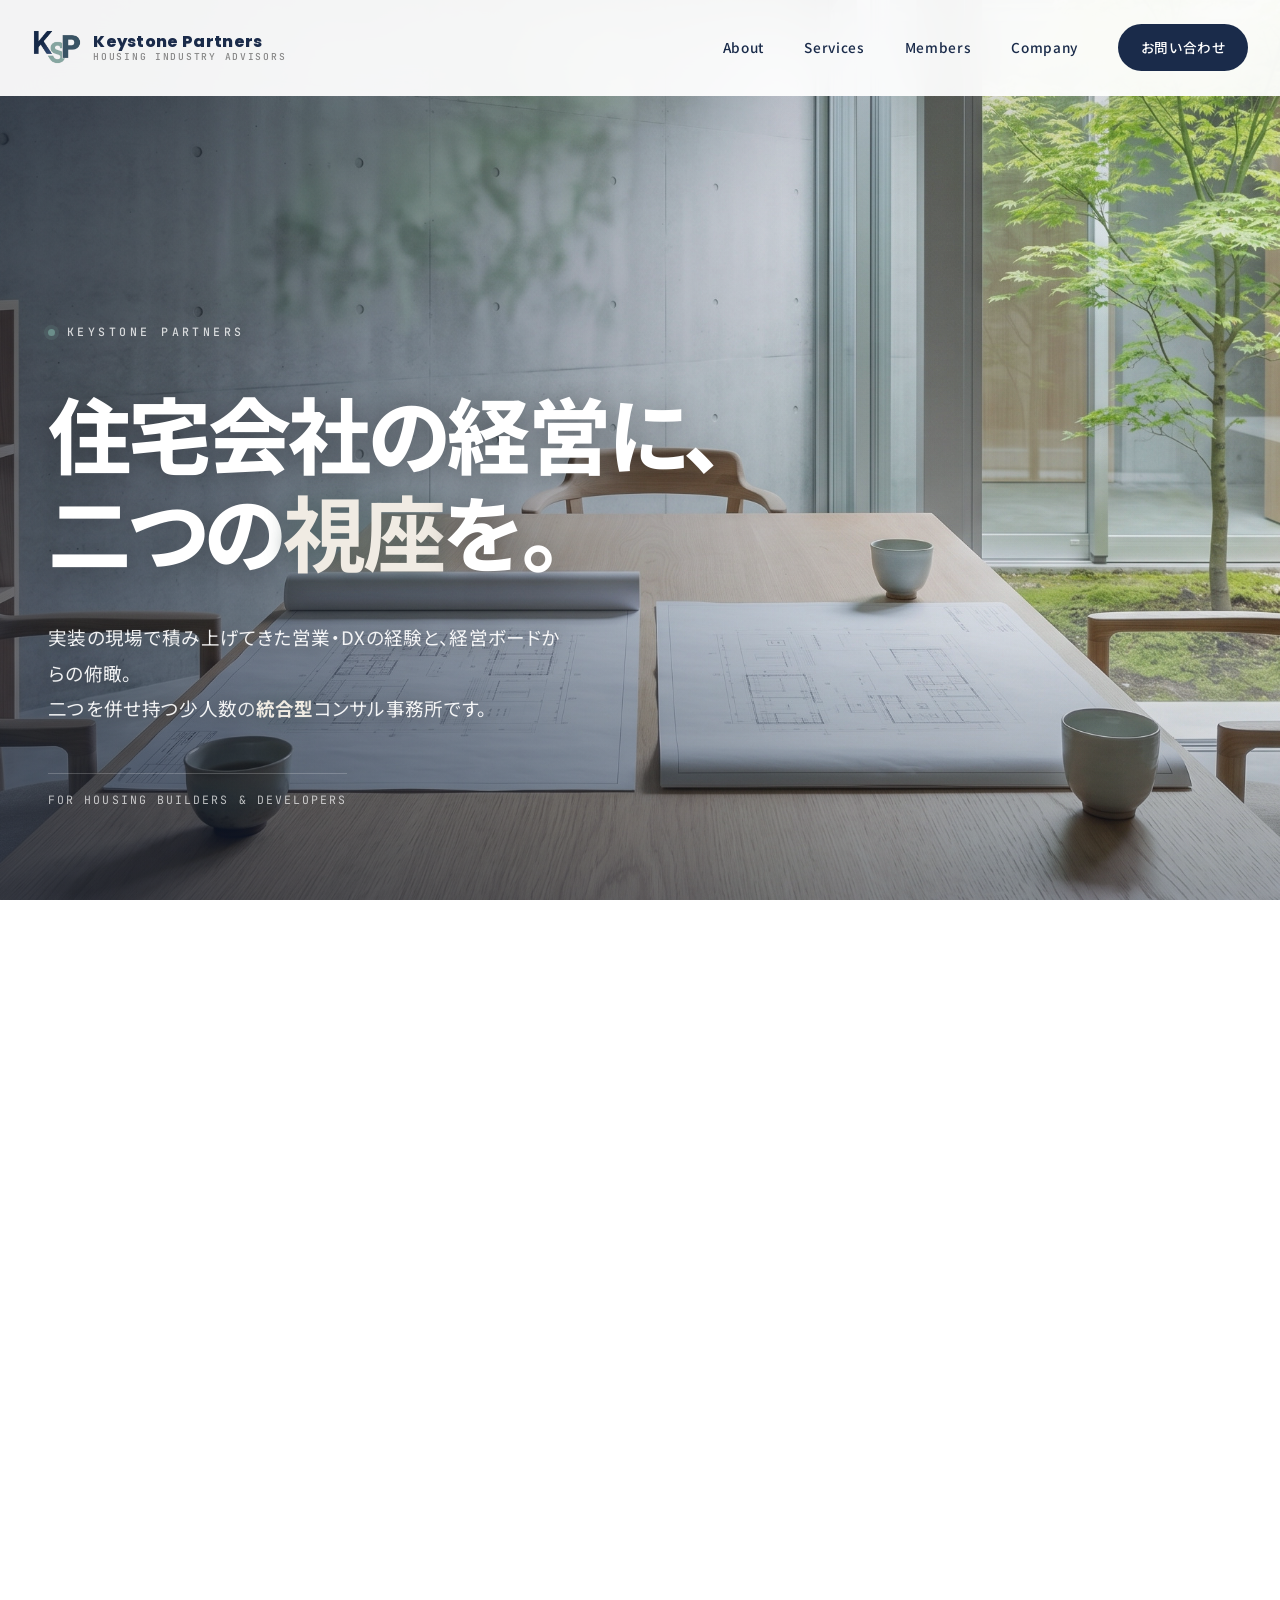
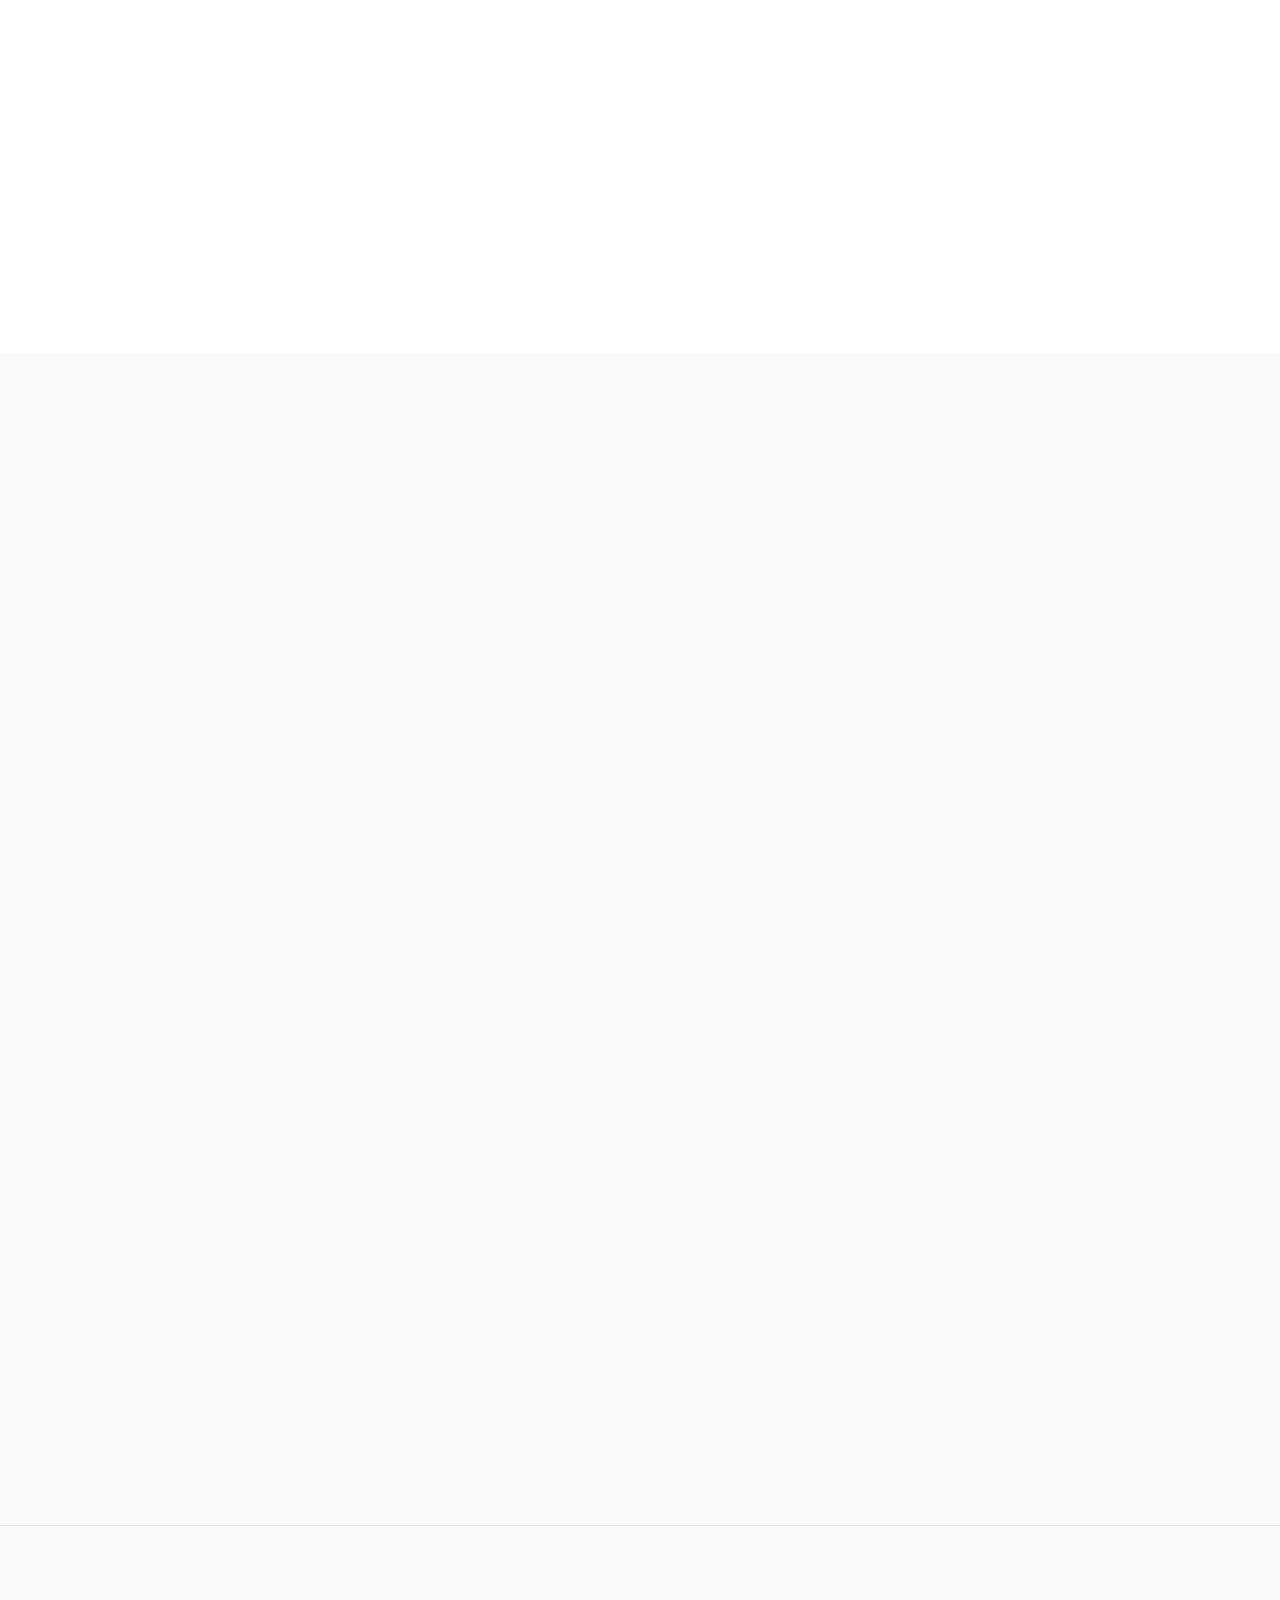
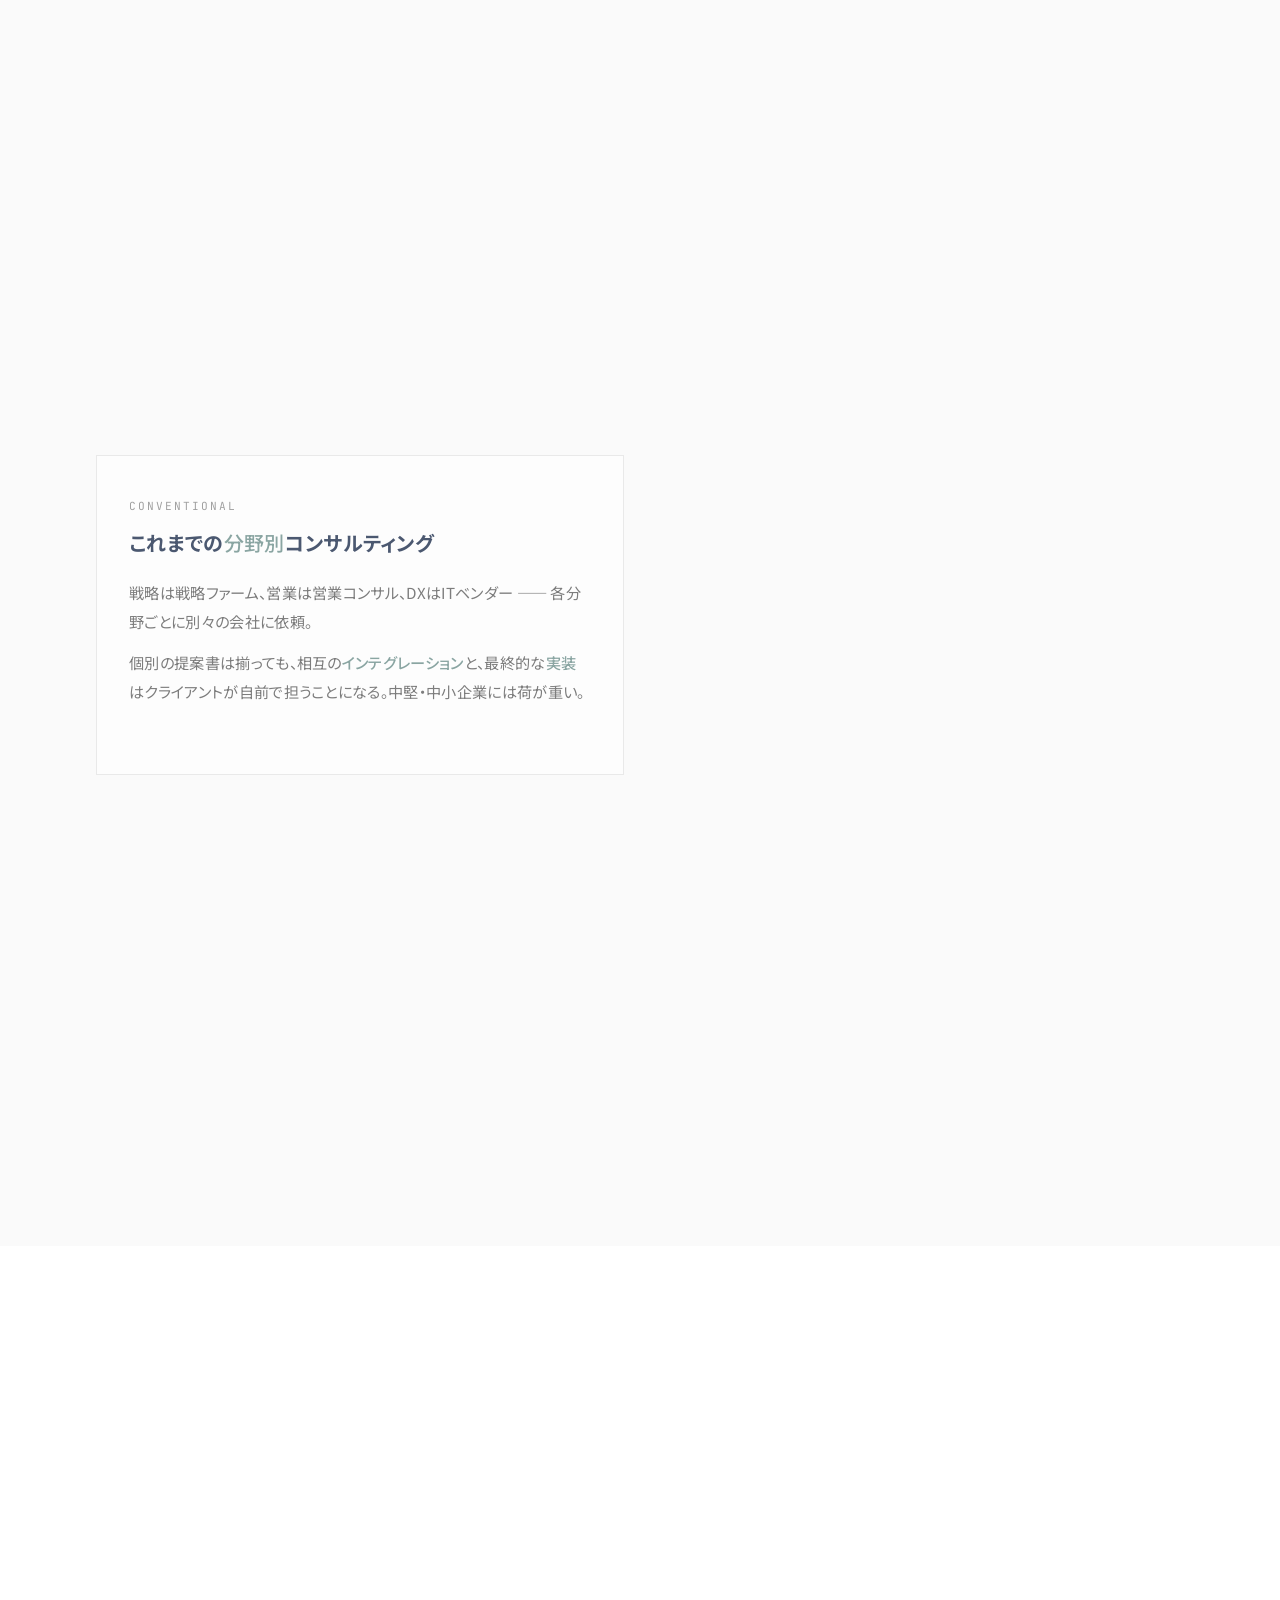
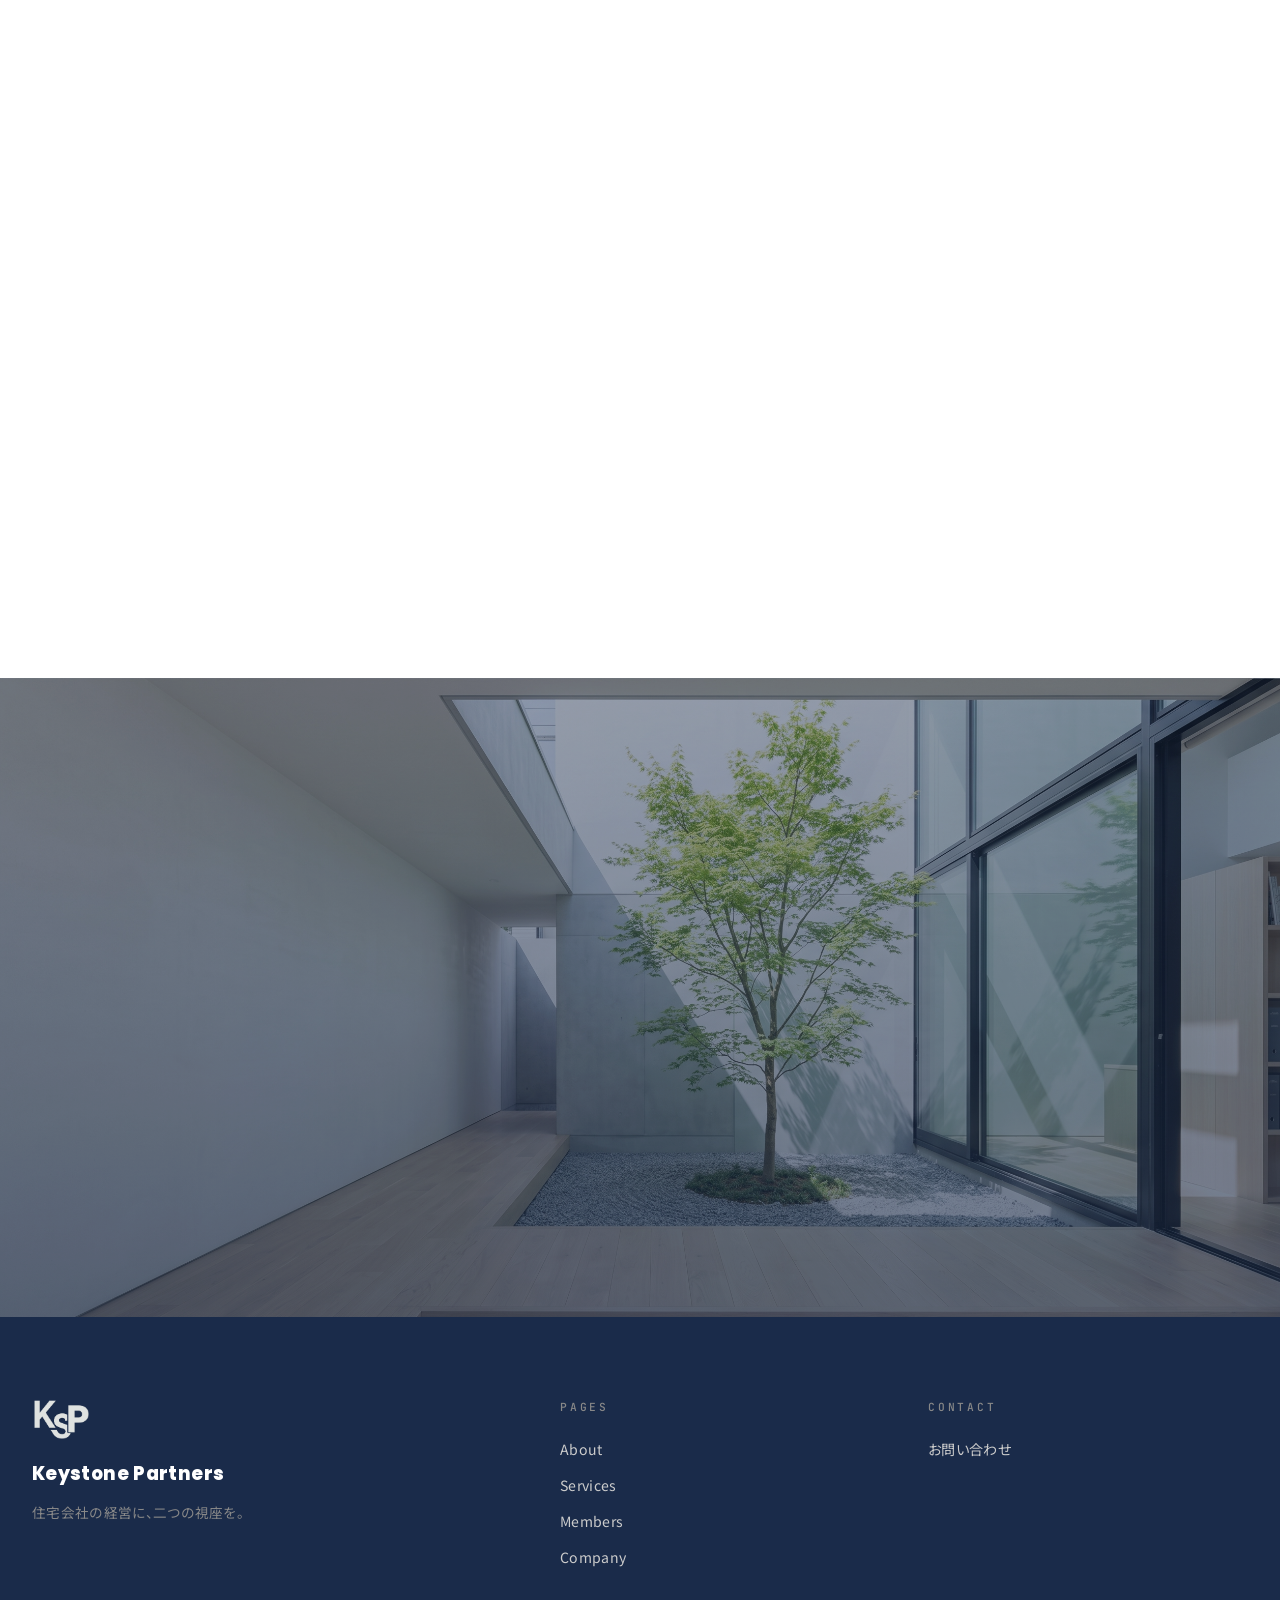
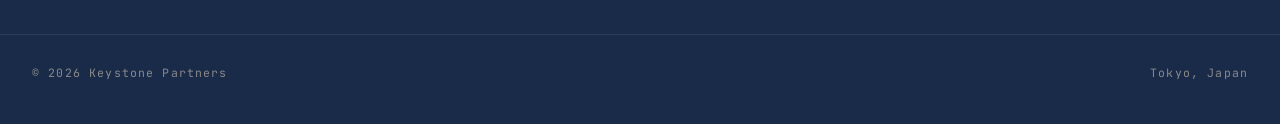
==== commit 7369e5b1: "会社名・代表者表記・学歴表記・会社情報見出しを更新" ====
--- a/index.html
+++ b/index.html
@@ -260,7 +260,7 @@
         <div class="member-name-en">Shojiro Kawazoe</div>
       </h3>
       <p class="member-desc">
-        経営戦略・新規事業立ち上げ・DX推進を主軸とする。米国大学コンピューターサイエンス修士、国内トップ大学 商学博士。技術と経営の両軸で、住宅会社のDX・新商品開発を伴走する。
+        経営戦略・新規事業立ち上げ・DX推進を主軸とする。コンピュータサイエンス修士、博士（商学）。技術と経営の両軸で、住宅会社のDX・新商品開発を伴走する。
       </p>
       <a href="members.html#kawazoe" class="member-link">
         <span>プロフィール詳細</span>
--- a/style.css
+++ b/style.css
@@ -345,7 +345,7 @@
   inset: 0;
   background-image: url('images/hero.jpg');
   background-size: cover;
-  background-position: center right;
+  background-position: center center;
   z-index: 0;
 }
 
@@ -1792,7 +1792,7 @@
   border-radius: 0;
   margin: -3rem -2.5rem 1.5rem;
   background-size: cover;
-  background-position: center;
+  background-position: center 20%;
   background-color: var(--gray-200);
   display: block;
   font-size: 0;
